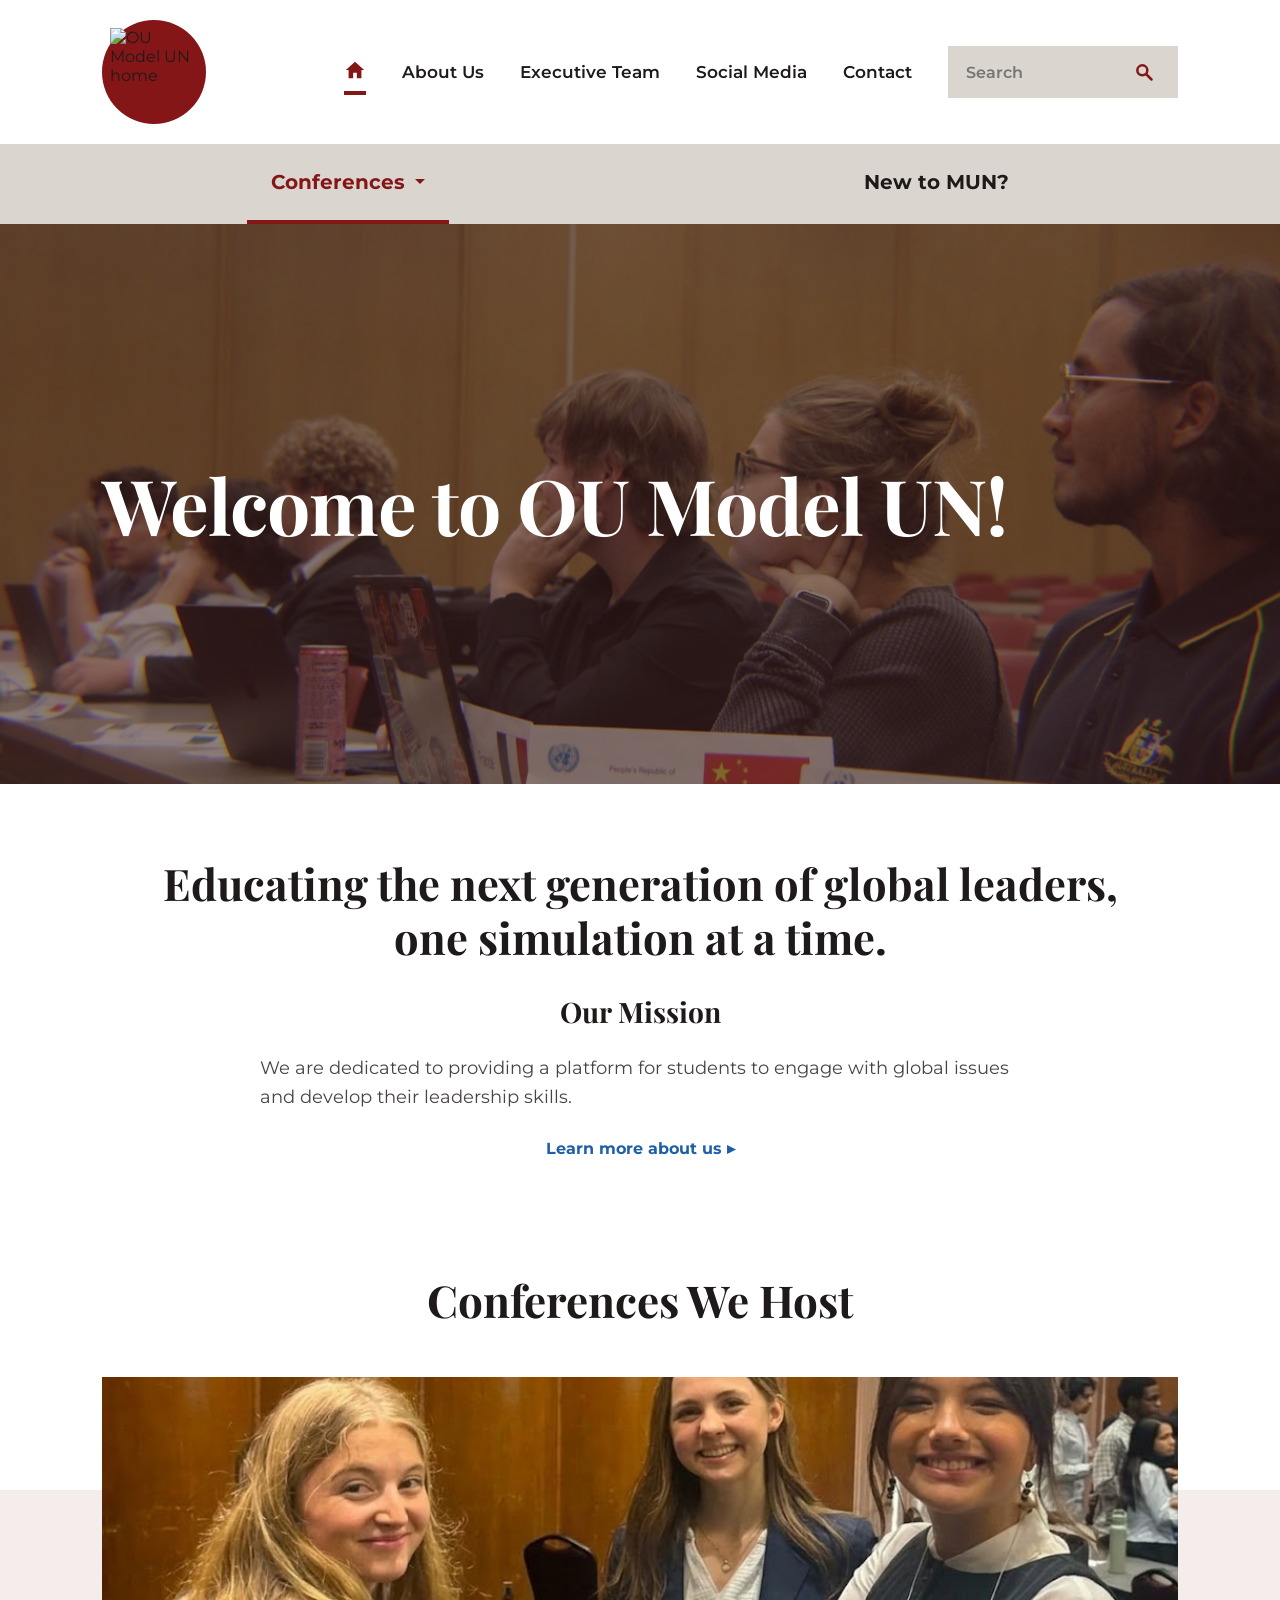
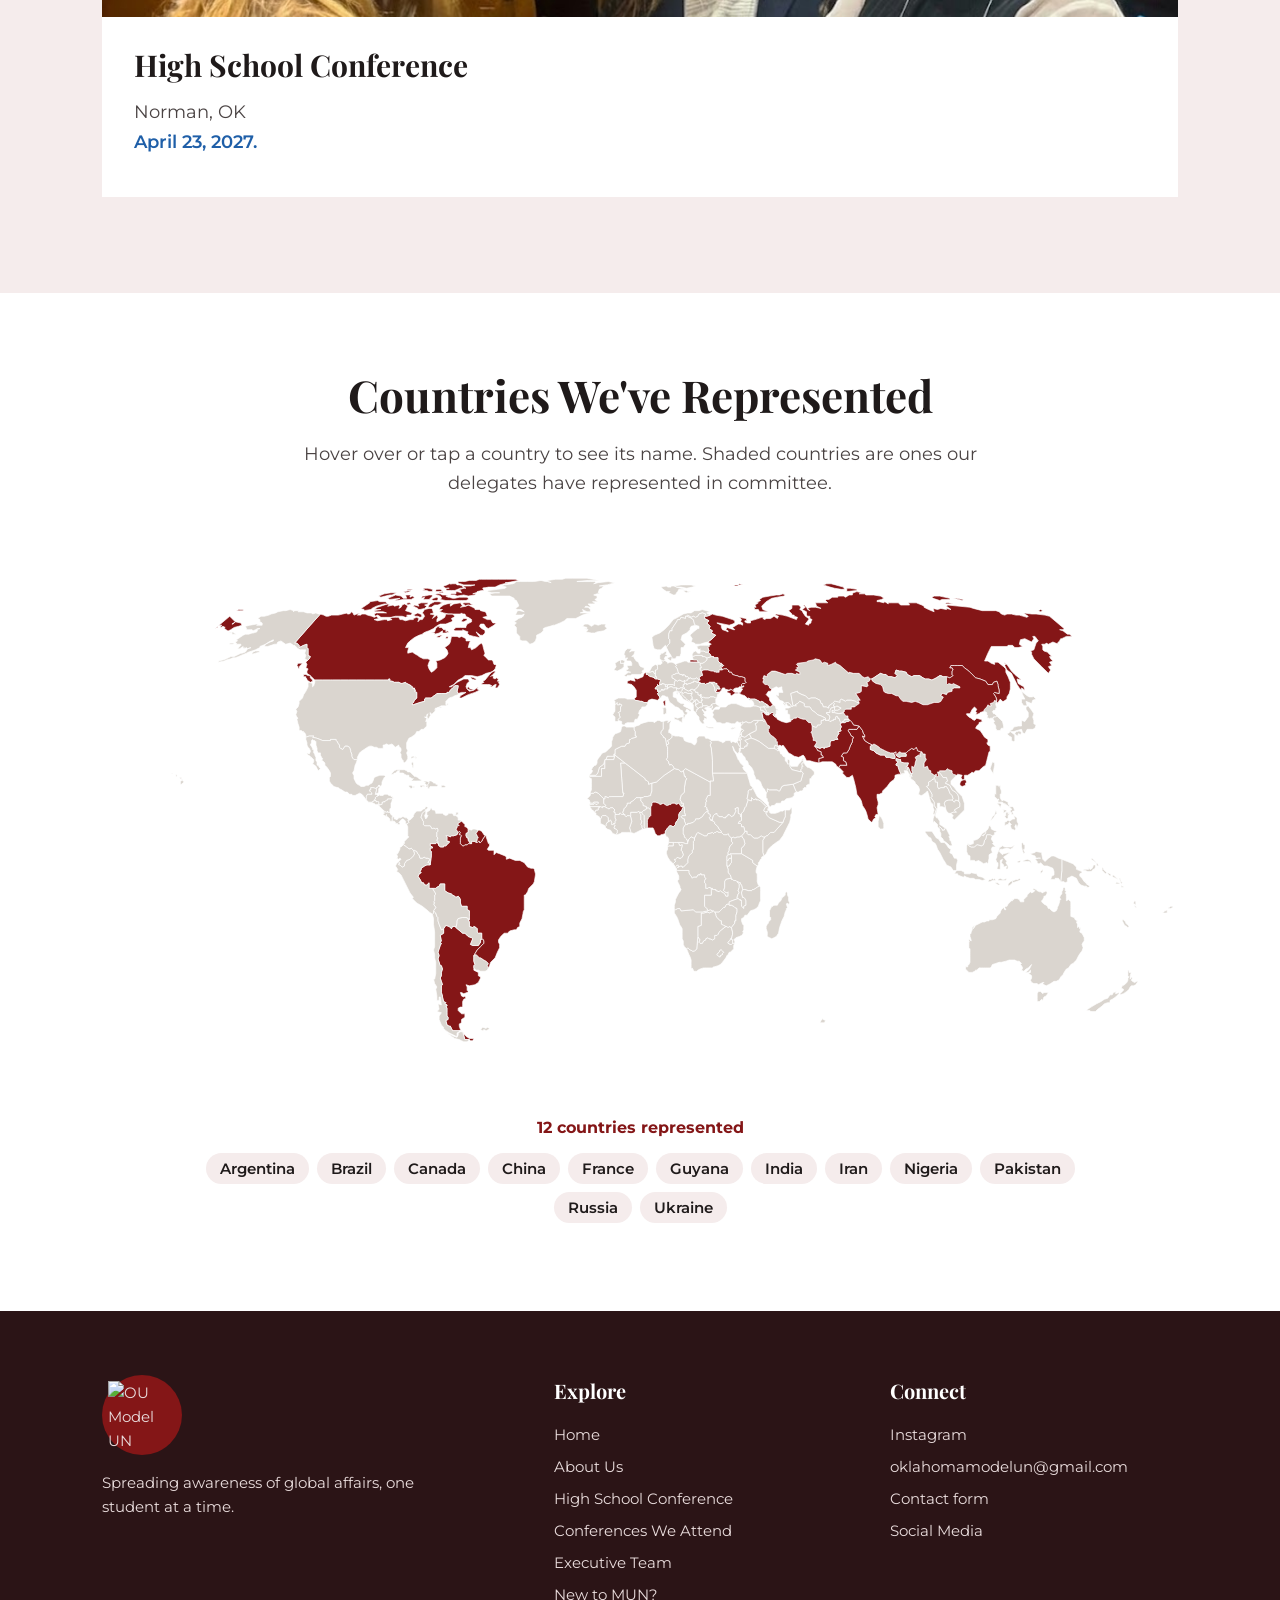
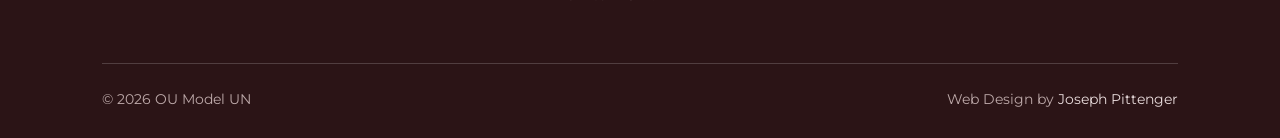
==== index.html @ cfc86ad6 "remove leading dashes" ====
<!doctype html>
<html lang="en">
<head>
<meta charset="utf-8">
<meta name="viewport" content="width=device-width, initial-scale=1">
<title>OU Model UN</title>
<link rel="preconnect" href="https://fonts.googleapis.com">
<link rel="preconnect" href="https://fonts.gstatic.com" crossorigin>
<link href="https://fonts.googleapis.com/css2?family=Montserrat:wght@500;600;700;800&family=Playfair+Display:wght@600;700&display=swap" rel="stylesheet">
<link rel="stylesheet" href="styles.css">
<script src="scripts/script.js" defer></script>
<script src="scripts/map.js" defer></script>
<script data-goatcounter="https://oumun.goatcounter.com/count" async src="//gc.zgo.at/count.js"></script>
 <link rel="icon" type="image/png" href="images/logo.png">
  <meta property="og:title" content="Home — OU Model UN">
  <meta property="og:description" content="Welcome to OU Model UN! We are dedicated to spreading awareness of global affairs, one student at a time.">
  <meta property="og:image" content="images/team.JPG">
  <meta property="og:url" content="index.html">
  <meta property="og:type" content="website">
  <meta name="twitter:card" content="summary_large_image">
  <meta name="twitter:title" content="Home — OU Model UN">
  <meta name="twitter:description" content="Welcome to OU Model UN! We are dedicated to spreading awareness of global affairs, one student at a time.">
  <meta name="twitter:image" content="images/team.JPG">
</head>
<body>
<header class="site-header">
  <a class="logo" href="index.html"><img src="images/logo.png" alt="OU Model UN home"></a>
  <button class="menu-toggle" type="button" aria-label="Open menu" aria-expanded="false" aria-controls="site-menu">
    <span class="bars" aria-hidden="true"></span>
  </button>
  <nav class="main-nav" id="site-menu" aria-label="Main">
    <a class="home active" href="index.html" aria-label="Home">
      <svg width="22" height="22" viewBox="0 0 24 24" fill="currentColor" aria-hidden="true"><path d="M12 3 2 12h3v9h5v-6h4v6h5v-9h3z"/></svg>
    </a>
    <a href="static/about.html">About Us</a>
    <a href="variable/officers.html">Executive Team</a>
    <a href="static/social.html">Social Media</a>
    <a href="static/contact.html">Contact</a>
    <form class="search" role="search" action="static/search.html" method="get">
      <label for="q" class="sr-only">Search</label>
      <input id="q" name="q" type="search" placeholder="Search">
      <button type="submit" aria-label="Submit search">
        <svg width="20" height="20" viewBox="0 0 24 24" fill="none" stroke="currentColor" stroke-width="3" stroke-linecap="round" aria-hidden="true"><circle cx="10" cy="10" r="6"/><path d="m15 15 6 6"/></svg>
      </button>
    </form>
  </nav>
</header>

<nav class="sub-nav" aria-label="Sections">
  <div class="nav-dropdown">
    <button class="dropdown-toggle active" type="button" aria-expanded="false" aria-controls="conf-menu">Conferences <span class="caret" aria-hidden="true"></span></button>
    <ul class="dropdown-menu" id="conf-menu">
      <li class="dropdown-label">Hosted</li>
      <li><a href="variable/high-school-conference.html">High School Conference</a></li>
      <li class="dropdown-label">Attended</li>
      <li><a href="variable/conferences-we-attend.html" class="active">Conferences We Attend</a></li>
    </ul>
  </div>
  <a href="static/new-to-mun.html">New to MUN?</a>
</nav>

<main data-pagefind-body>
  <section class="hero">
    <img class="hero-img" src="images/team.JPG" alt="">
    <h1>Welcome to OU Model UN!</h1>
  </section>

  <section class="intro">
    <h2>Educating the next generation of global leaders, one simulation at a time.</h2>
    <h3>Our Mission</h3>
    <p>We are dedicated to providing a platform for students to engage with global issues and develop their leadership skills.</p>
    <a class="more" href="static/about.html">Learn more about us <span aria-hidden="true">&#9656;</span></a>
  </section>
 
  <section class="conferences">
    <h2>Conferences We Host</h2>
    <div class="conf-grid">
      <article class="conf-card card-clickable">
        <img src="images/conf-1.jpeg" alt="High School Conference">
        <div class="conf-body">
          <h3><a href="variable/high-school-conference.html">High School Conference</a></h3>
          <p>Norman, OK</p>
          <p>April 23, 2027.</p>
        </div>
      </article>
      </div>
  </section>

  <section class="map-section">
    <h2>Countries We've Represented</h2>
    <p class="lead">Hover over or tap a country to see its name. Shaded countries are ones our delegates have represented in committee.</p>
    <div class="map-wrap">
      <div class="map-svg" role="img" aria-label="World map with the countries our delegates have represented shaded in crimson"></div>
      <div class="map-tip" aria-hidden="true"></div>
    </div>
    <p class="map-count"></p>
    <ul class="country-list"></ul>
  </section>
</main>

<footer class="site-footer">
  <div class="footer-grid">
    <div class="footer-brand">
      <a class="footer-logo" href="index.html"><img src="images/logo.png" alt="OU Model UN home"></a>
      <p>Spreading awareness of global affairs, one student at a time.</p>
    </div>
    <nav aria-label="Footer">
      <h3>Explore</h3>
      <ul>
        <li><a href="index.html">Home</a></li>
        <li><a href="static/about.html">About Us</a></li>
        <li><a href="variable/high-school-conference.html">High School Conference</a></li>
        <li><a href="variable/conferences-we-attend.html">Conferences We Attend</a></li>
        <li><a href="variable/officers.html">Executive Team</a></li>
        <li><a href="static/new-to-mun.html">New to MUN?</a></li>
      </ul>
    </nav>
    <div>
      <h3>Connect</h3>
      <ul>
        <li><a href="https://www.instagram.com/oklahoma_model_un/" target="_blank" rel="noopener">Instagram</a></li>
        <li><a href="mailto:oklahomamodelun@gmail.com">oklahomamodelun@gmail.com</a></li>
        <li><a href="static/contact.html">Contact form</a></li>
        <li><a href="static/social.html">Social Media</a></li>
      </ul>
    </div>
  </div>
 <div class="footer-bottom">
  <p>&copy; 2026 OU Model UN</p>
  <p>Web Design by <a href="https://www.jpitt.net" target="_blank" rel="noopener">Joseph Pittenger</a></p>
</div>
</footer>
</body>
</html>
---- styles.css ----
:root {
  --crimson: #841617;
  --ink: #1f1a1a;
  --gray: #dad5cf;
  --tint: #f5ecec;
  --blue: #1f5fa8;
  --blue-light: #4b92db;
  --pagefind-ui-primary: #841617;
  --pagefind-ui-text: #1f1a1a;
  --pagefind-ui-font: "Montserrat", Arial, sans-serif;
  --font-display: "Playfair Display", Georgia, serif;
}
* { box-sizing: border-box; }
body { margin: 0; font-family: "Montserrat", Arial, sans-serif; color: var(--ink); background: #fff; }
a { color: var(--ink); text-decoration: none; }
a:hover { color: var(--crimson); }
.sr-only { position: absolute; left: -9999px; }

.site-header {
  display: flex; align-items: center; justify-content: space-between;
  flex-wrap: wrap; gap: 16px; padding: 20px 8%;
  max-width: 1440px; margin: 0 auto;
}
.logo {
  display: flex; align-items: center; justify-content: center;
  width: 104px; height: 104px; padding: 8px; border-radius: 50%;
  background: var(--crimson);
}
.logo img { width: 100%; height: 100%; object-fit: contain; }
.main-nav { display: flex; align-items: center; flex-wrap: wrap; gap: 8px 36px; font-weight: 600; font-size: 17px; }
.main-nav .home { display: flex; padding: 10px 0; }
.main-nav .active, .sub-nav .active { color: var(--crimson); border-bottom: 4px solid var(--crimson); }
.search { display: flex; align-items: center; width: 230px; height: 52px; padding: 0 16px; background: var(--gray); }
.search input { flex: 1; min-width: 0; border: 0; background: transparent; font: inherit; font-size: 16px; outline: none; }
.search button { display: flex; padding: 8px; border: 0; background: none; color: var(--crimson); cursor: pointer; }

.sub-nav { display: flex; justify-content: space-around; flex-wrap: wrap; background: var(--gray); padding: 0 4%; font-weight: 700; font-size: 20px; }
.sub-nav a { padding: 26px 24px; }
.sub-nav a:hover { background: #e3dfdb; }
.sub-nav .active { border-bottom: 4px solid var(--crimson); }

.hero {
  position: relative; height: 560px; display: flex; align-items: center;
  background: #3b1a1c; overflow: hidden;
}
.hero-img { position: absolute; inset: 0; width: 100%; height: 100%; object-fit: cover; }
.hero::after { content: ""; position: absolute; inset: 0; background: rgba(59, 26, 28, 0.55); }
.hero h1 {
  position: relative; z-index: 1; margin: 0 auto; padding: 0 8%; width: 100%; max-width: 1440px; color: #fff;
  font-size: clamp(40px, 6vw, 88px); line-height: 1.1; font-weight: 700; letter-spacing: -1px; text-wrap: balance;
}

.intro { text-align: center; padding: 72px 8% 72px; }
.intro h2 { margin: 0 auto; max-width: 1000px; font-size: clamp(28px, 3.4vw, 46px); line-height: 1.25; font-weight: 700; }
.intro p { margin: 24px auto 0; max-width: 760px; font-size: 18px; line-height: 1.6; color: #4a4343; }

/* Subpages */
.content { max-width: 1100px; margin: 0 auto; padding: 64px 8% 80px; }
.content h2 { margin: 0 0 16px; font-size: clamp(26px, 3vw, 38px); font-weight: 700; }
.lead { margin: 0 0 32px; max-width: 760px; font-size: 18px; line-height: 1.6; color: #4a4343; }
.card-grid { display: grid; grid-template-columns: repeat(auto-fit, minmax(240px, 1fr)); gap: 24px; }
.card { padding: 28px; background: var(--gray); border-top: 4px solid var(--blue); }
.card h3 { margin: 0 0 12px; font-size: 20px; }
.card p { margin: 0; line-height: 1.6; color: #4a4343; }
.contact-layout { display: grid; grid-template-columns: 2fr 1fr; gap: 48px; }
.contact-info h3 { margin: 0 0 4px; }
.contact-info p { margin: 0 0 24px; color: #4a4343; }
@media (max-width: 700px) { .contact-layout { grid-template-columns: 1fr; } }

/* Home: intro extras and conferences */
.intro h3 { margin: 28px auto 0; max-width: 900px; font-size: clamp(20px, 2.2vw, 30px); font-weight: 700; }
.intro p { text-align: left; }
.more { display: inline-block; margin-top: 28px; font-weight: 700; color: var(--blue); }
.more:hover { text-decoration: underline; }
.conferences { padding: 40px 8% 96px; background: linear-gradient(to bottom, #fff 0, #fff 260px, var(--tint) 260px); }
.conferences h2 { margin: 0 0 48px; text-align: center; font-size: clamp(30px, 3.5vw, 44px); font-weight: 600; }
.conf-grid { display: grid; grid-template-columns: repeat(auto-fit, minmax(260px, 1fr)); gap: 32px; max-width: 1100px; margin: 0 auto; }
.conf-card { background: #fff; }
.conf-card img { display: block; width: 100%; height: 240px; object-fit: cover; background: #d8d3ce; }
.conf-body { padding: 28px 32px 36px; }
.conf-body h3 { margin: 0 0 16px; font-size: 30px; font-weight: 700; }
.conf-body p { margin: 0 0 8px; font-size: 18px; color: #4a4343; }
/* Typography: serif display headings, Montserrat for everything else */
h1, h2, h3 { font-family: var(--font-display); }
.hero h1 { font-weight: 700; }
.conferences h2 { font-weight: 700; }
.conf-body p:nth-of-type(2) { color: var(--blue); font-weight: 600; }

/* Page title banners with photo */
.page-hero {
  position: relative; overflow: hidden; display: flex; align-items: center;
  height: 400px; background: #3b1a1c; border-bottom: 6px solid var(--blue-light);
}
.page-hero-img { position: absolute; inset: 0; width: 100%; height: 100%; object-fit: cover; }
.page-hero::after { content: ""; position: absolute; inset: 0; background: rgba(59, 26, 28, 0.6); }
.page-hero h1 {
  position: relative; z-index: 1; width: 100%; max-width: 1440px; margin: 0 auto; padding: 0 8%;
  color: #fff; font-size: clamp(40px, 5.5vw, 72px); font-weight: 700;
}

/* Fade in on scroll (script.js adds .js to <html>, then .visible as items scroll into view) */
.js .reveal { opacity: 0; transform: translateY(24px); transition: opacity 0.7s ease, transform 0.7s ease; }
.js .reveal.visible { opacity: 1; transform: none; }
.js .card-grid .reveal:nth-child(2), .js .conf-grid .reveal:nth-child(2) { transition-delay: 0.12s; }
.js .card-grid .reveal:nth-child(3), .js .conf-grid .reveal:nth-child(3) { transition-delay: 0.24s; }
@media (prefers-reduced-motion: reduce) {
  .js .reveal { opacity: 1; transform: none; transition: none; }
}

/* Slow zoom on hero photos */
@keyframes slow-zoom { from { transform: scale(1); } to { transform: scale(1.1); } }
.hero-img { animation: slow-zoom 30s ease-out forwards; }
@media (prefers-reduced-motion: reduce) { .hero-img { animation: none; } }

/* About: alternating photo and text bands */
.about-intro { padding-bottom: 48px; }
.about-intro .lead { margin-bottom: 0; }
.about-band { padding: 56px 8%; }
.band-tint { background: var(--tint); }
.band-inner { display: grid; grid-template-columns: 1fr 1fr; gap: 56px; align-items: center; max-width: 1100px; margin: 0 auto; }
.band-inner img { display: block; width: 100%; height: 300px; object-fit: cover; background: #d8d3ce; }
.band-inner.reverse img { order: 2; }
.band-text h2 { margin: 0 0 16px; font-size: clamp(26px, 3vw, 36px); font-weight: 700; }
.band-text p { margin: 0 0 16px; font-size: 17px; line-height: 1.8; color: #4a4343; }
@media (max-width: 800px) {
  .band-inner { grid-template-columns: 1fr; gap: 28px; }
  .band-inner.reverse img { order: 0; }
}

/* Footer */
.site-footer { margin-top: 0; padding: 64px 8% 28px; background: #2b1416; color: #e9dcdc; font-size: 15px; line-height: 1.6; }
.site-footer a { color: #e9dcdc; }
.site-footer a:hover { color: var(--blue-light); }
.footer-grid { display: grid; grid-template-columns: 1.4fr 1fr 1fr; gap: 48px; max-width: 1100px; margin: 0 auto; }
.footer-grid h3 { margin: 0 0 16px; color: #fff; font-size: 20px; }
.footer-grid ul { margin: 0; padding: 0; list-style: none; }
.footer-grid li { margin-bottom: 8px; }
.footer-brand p { margin: 16px 0 0; max-width: 320px; }
.footer-logo { display: flex; align-items: center; justify-content: center; width: 80px; height: 80px; padding: 6px; border-radius: 50%; background: var(--crimson); }
.footer-logo img { width: 100%; height: 100%; object-fit: contain; }
.footer-bottom { display: flex; justify-content: space-between; flex-wrap: wrap; gap: 8px 24px; max-width: 1100px; margin: 48px auto 0; padding-top: 24px; border-top: 1px solid rgba(255, 255, 255, 0.18); font-size: 14px; color: #bda9a9; }
.footer-bottom p { margin: 0; }
@media (max-width: 700px) { .footer-grid { grid-template-columns: 1fr; gap: 32px; } }

/* Search page */
#search { min-height: 320px; }
.search-note { color: #4a4343; }

/* Clickable cards: the link stretches to cover the whole card */
.card-clickable { position: relative; transition: transform 0.2s ease, box-shadow 0.2s ease; }
.card-clickable a { font-weight: 600; color: var(--blue); }
.card-clickable a::after { content: ""; position: absolute; inset: 0; }
.card-clickable:hover, .card-clickable:focus-within { transform: translateY(-4px); box-shadow: 0 10px 24px rgba(0, 0, 0, 0.12); }
.card-clickable a:focus-visible { outline: none; }
.card-clickable:focus-within { outline: 3px solid var(--blue-light); outline-offset: 2px; }
@media (prefers-reduced-motion: reduce) { .card-clickable { transition: none; } .card-clickable:hover, .card-clickable:focus-within { transform: none; } }

/* Keep the card hover lift working alongside the fade-in */
.js .reveal.card-clickable { transition: opacity 0.7s ease, transform 0.25s ease, box-shadow 0.25s ease; }
.js .card-clickable.visible:hover, .js .card-clickable.visible:focus-within { transform: translateY(-4px); transition-delay: 0s; }
@media (prefers-reduced-motion: reduce) { .js .card-clickable.visible:hover, .js .card-clickable.visible:focus-within { transform: none; } }

/* Clickable conference cards (home page): keep the title dark, turn crimson on hover */
.conf-card.card-clickable a { color: var(--ink); font-weight: inherit; }
.conf-card.card-clickable:hover a, .conf-card.card-clickable:focus-within a { color: var(--crimson); }

/* Card icons (social page) */
.card-icon { display: block; width: 56px; height: 56px; margin-bottom: 16px; }
.card-icon svg { display: block; width: 100%; height: 100%; }

/* Embedded Google Form */
.form-embed iframe { display: block; width: 100%; height: 760px; border: 0; background: #fff; }
.form-fallback { margin: 12px 0 0; font-size: 15px; color: #4a4343; }
.form-fallback a { color: var(--blue); font-weight: 600; }

/* Mobile menu (hamburger) */
.menu-toggle { display: none; position: relative; width: 48px; height: 48px; padding: 0; border: 2px solid var(--crimson); border-radius: 8px; background: #fff; cursor: pointer; }
.menu-toggle .bars { position: absolute; top: 50%; left: 50%; width: 22px; height: 3px; margin: -1.5px 0 0 -11px; background: var(--crimson); transition: background 0.2s; }
.menu-toggle .bars::before, .menu-toggle .bars::after { content: ""; position: absolute; left: 0; width: 22px; height: 3px; background: var(--crimson); transition: top 0.2s, transform 0.2s; }
.menu-toggle .bars::before { top: -7px; }
.menu-toggle .bars::after { top: 7px; }
.menu-toggle[aria-expanded="true"] .bars { background: transparent; }
.menu-toggle[aria-expanded="true"] .bars::before { top: 0; transform: rotate(45deg); }
.menu-toggle[aria-expanded="true"] .bars::after { top: 0; transform: rotate(-45deg); }
.menu-toggle:focus-visible { outline: 3px solid var(--blue-light); outline-offset: 2px; }

@media (max-width: 900px) {
  .menu-toggle { display: block; }
  .logo { width: 80px; height: 80px; }
  .main-nav { width: 100%; flex-direction: column; align-items: stretch; gap: 0; font-size: 18px; }
  .main-nav a { padding: 14px 0; border-bottom: 1px solid var(--gray); }
  .main-nav .home { align-items: center; }
  .main-nav .home::after { content: "Home"; margin-left: 10px; }
  .search { width: 100%; margin: 16px 0 8px; }
  .sub-nav { flex-direction: column; justify-content: flex-start; padding: 0 8%; font-size: 18px; }
  .sub-nav a { padding: 14px 0; border-bottom: 1px solid #cfc9c2; }
  /* Only collapse the menus when JavaScript is available to open them */
  .js .main-nav, .js .sub-nav { display: none; }
  body.menu-open .main-nav, body.menu-open .sub-nav { display: flex; }
}

/* New to MUN page */
.tint-wrap { background: var(--tint); }
.tint-wrap .card { background: #fff; }
.glossary { display: grid; grid-template-columns: repeat(auto-fit, minmax(300px, 1fr)); gap: 0 48px; margin: 0; }
.glossary > div { padding: 18px 0; border-bottom: 1px solid var(--gray); }
.glossary dt { margin-bottom: 4px; font-family: var(--font-display); font-size: 20px; font-weight: 700; }
.glossary dd { margin: 0; line-height: 1.6; color: #4a4343; }
.faq-list { max-width: 820px; }
.faq { border-bottom: 1px solid #cfc9c2; }
.faq summary { position: relative; padding: 20px 44px 20px 0; font-size: 18px; font-weight: 600; cursor: pointer; list-style: none; }
.faq summary::-webkit-details-marker { display: none; }
.faq summary::after { content: "+"; position: absolute; right: 8px; top: 50%; transform: translateY(-50%); font-size: 28px; font-weight: 400; color: var(--crimson); }
.faq[open] summary::after { content: "\2212"; }
.faq summary:hover { color: var(--crimson); }
.faq summary:focus-visible { outline: 3px solid var(--blue-light); outline-offset: 2px; }
.faq p { margin: 0 0 22px; max-width: 720px; line-height: 1.7; color: #4a4343; }
.faq p a, .faq-more a { color: var(--blue); font-weight: 600; }
.faq-more { margin: 32px 0 0; }

/* Countries we've represented (home page map) */
.map-section { padding: 72px 8% 88px; text-align: center; }
.map-section h2 { margin: 0 0 16px; font-size: clamp(30px, 3.5vw, 44px); font-weight: 700; }
.map-section .lead { margin: 0 auto 32px; text-align: center; }
.map-wrap { position: relative; max-width: 1100px; margin: 0 auto; }
.map-wrap svg { display: block; width: 100%; height: auto; }
.map-wrap path { fill: var(--gray); stroke: #fff; stroke-width: 0.6; transition: fill 0.15s; }
.map-wrap path:hover { fill: var(--blue-light); }
.map-wrap path.visited { fill: var(--crimson); }
.map-wrap path.visited:hover { fill: #6a1112; }
.map-tip { position: absolute; z-index: 2; padding: 6px 10px; border-radius: 4px; background: #2b1416; color: #fff; font-size: 14px; font-weight: 600; white-space: nowrap; pointer-events: none; opacity: 0; transform: translate(-50%, -130%); transition: opacity 0.1s; }
.map-tip.show { opacity: 1; }
.map-count { margin: 28px 0 0; font-weight: 700; color: var(--crimson); }
.map-count:empty { display: none; }
.country-list { display: flex; flex-wrap: wrap; justify-content: center; gap: 8px; max-width: 900px; margin: 16px auto 0; padding: 0; list-style: none; }
.country-list li { padding: 6px 14px; border-radius: 999px; background: var(--tint); font-size: 15px; font-weight: 600; }
.country-list:empty { display: none; }
.map-svg { aspect-ratio: 960 / 500; }
.map-note { padding-top: 40px; color: #4a4343; }

/* Executive team cards: photo with a bio that appears on hover, tap, or keyboard focus */
.officer { position: relative; padding: 0; overflow: hidden; background: #fff; border: 1px solid var(--gray); border-top: 4px solid var(--blue); }
.officer-photo { position: relative; aspect-ratio: 1 / 1; overflow: hidden; background: #d8d3ce; }
.officer-photo img { display: block; width: 100%; height: 100%; object-fit: cover; }
.officer .bio {
  position: absolute; inset: 0; display: flex; align-items: center; margin: 0; padding: 24px;
  background: rgba(132, 22, 23, 0.94); color: #fff; font-size: 15px; line-height: 1.6;
  opacity: 0; transform: translateY(12px); transition: opacity 0.25s ease, transform 0.25s ease;
}
.officer h3 { margin: 20px 24px 4px; font-size: 22px; }
.officer .role { margin: 0 24px 24px; font-weight: 600; color: var(--blue); }
@media (hover: hover) { .officer:hover .bio { opacity: 1; transform: none; } }
.officer:focus-visible { outline: 3px solid var(--blue-light); outline-offset: 2px; }
.officer:focus-visible .bio, .officer.open .bio { opacity: 1; transform: none; }
@media (prefers-reduced-motion: reduce) { .officer .bio { transition: none; transform: none; } }

/* Conference pages */
html { scroll-behavior: smooth; }
@media (prefers-reduced-motion: reduce) { html { scroll-behavior: auto; } }

.conf-banner { position: relative; display: flex; align-items: flex-end; height: 190px; overflow: hidden; background: #3b1a1c; }
.conf-banner img { position: absolute; inset: 0; width: 100%; height: 100%; object-fit: cover; }
.conf-banner::after { content: ""; position: absolute; inset: 0; background: linear-gradient(to top, rgba(59, 26, 28, 0.85), rgba(59, 26, 28, 0.3)); }
.conf-banner h2 { position: relative; z-index: 1; width: 100%; max-width: 1100px; margin: 0 auto; padding: 0 8% 32px; color: #fff; font-size: clamp(30px, 4vw, 48px); font-weight: 700; }
.conf-main { padding-top: 48px; padding-bottom: 64px; }

.conf-facts { display: grid; grid-template-columns: repeat(auto-fit, minmax(200px, 1fr)); gap: 16px; margin: 0 0 32px; }
.conf-facts > div { padding: 18px 20px; background: var(--tint); border-left: 4px solid var(--blue); }
.tint-wrap .conf-facts > div { background: #fff; }
.conf-facts dt { margin-bottom: 4px; font-size: 13px; font-weight: 700; letter-spacing: 0.06em; text-transform: uppercase; color: #6b6060; }
.conf-facts dd { margin: 0; font-size: 18px; font-weight: 600; }

.conf-actions { display: flex; flex-wrap: wrap; gap: 12px; margin: 0 0 40px; }
.btn { display: inline-block; padding: 14px 28px; border: 2px solid var(--crimson); border-radius: 4px; background: var(--crimson); color: #fff; font-size: 16px; font-weight: 700; }
.btn:hover { border-color: #6a1112; background: #6a1112; color: #fff; }
.btn-outline { background: transparent; color: var(--crimson); }
.btn-outline:hover { background: var(--crimson); color: #fff; }

.conf-sub { margin: 48px 0 16px; font-size: clamp(22px, 2.5vw, 28px); }
.card h4 { margin: 0 0 8px; font-family: var(--font-display); font-size: 18px; }

.schedule-wrap { overflow-x: auto; }
.schedule { width: 100%; border-collapse: collapse; background: #fff; }
.schedule th, .schedule td { padding: 14px 16px; border-bottom: 1px solid var(--gray); text-align: left; }
.schedule thead th { background: var(--crimson); color: #fff; font-weight: 600; }
.schedule td:first-child { width: 1%; font-weight: 600; white-space: nowrap; }

.venue-map iframe { display: block; width: 100%; height: 360px; border: 0; }
.map-box { display: flex; align-items: center; justify-content: center; min-height: 320px; padding: 24px; background: var(--gray); color: #4a4343; text-align: center; }
.directions, .back-top { font-weight: 600; color: var(--blue); }
.back-top { display: inline-block; margin-top: 32px; }
.conf-main .faq-list { max-width: 820px; }

/* --- Conferences dropdown (gray bar) --- */
.sub-nav .nav-dropdown { position: relative; }
.dropdown-toggle { display: flex; align-items: center; gap: 10px; padding: 26px 24px; border: 0; background: none; color: inherit; font: inherit; cursor: pointer; }
.dropdown-toggle:hover { background: #e3dfdb; }
.dropdown-toggle:focus-visible { outline: 3px solid var(--blue-light); outline-offset: -3px; }
.caret { width: 0; height: 0; margin-top: 4px; border: 5px solid transparent; border-top-color: currentColor; transition: transform 0.2s; }
.nav-dropdown.open .caret { transform: rotate(180deg) translateY(4px); }
.dropdown-menu { position: absolute; top: 100%; left: 0; z-index: 20; display: none; min-width: 280px; margin: 0; padding: 0; list-style: none; background: #fff; border-top: 4px solid var(--crimson); box-shadow: 0 12px 28px rgba(0, 0, 0, 0.18); }
.nav-dropdown.open .dropdown-menu { display: block; }
@media (hover: hover) { .nav-dropdown:hover .dropdown-menu { display: block; } }
.dropdown-menu a { display: block; padding: 16px 24px; border-bottom: 1px solid var(--gray); font-size: 17px; font-weight: 600; }
.dropdown-menu li:last-child a { border-bottom: 0; }
.sub-nav .dropdown-menu .active { border-bottom: 1px solid var(--gray); background: var(--tint); }
.sub-nav .dropdown-menu li:last-child .active { border-bottom: 0; }

@media (max-width: 900px) {
  .sub-nav .nav-dropdown { width: 100%; }
  .dropdown-toggle { width: 100%; justify-content: space-between; padding: 14px 0; border-bottom: 1px solid #cfc9c2; }
  .dropdown-menu { position: static; min-width: 0; border-top: 0; background: transparent; box-shadow: none; }
  .dropdown-menu a { padding: 12px 0 12px 16px; font-size: 16px; }
  .nav-dropdown:hover .dropdown-menu { display: none; }
  .nav-dropdown.open .dropdown-menu { display: block; }
}

/* Section headings on an individual conference page */
.content .conf-sub { margin: 56px 0 16px; font-size: clamp(22px, 2.5vw, 30px); }

/* Award history: uses the FAQ row style; this styles the table inside each year */
.awards-table { width: 100%; margin: 0 0 22px; border-collapse: collapse; }
.awards-table th, .awards-table td { padding: 12px 16px; border-bottom: 1px solid var(--gray); text-align: left; }
.awards-table thead th { font-size: 13px; font-weight: 700; letter-spacing: 0.06em; text-transform: uppercase; color: #6b6060; }
.awards-table td:first-child { font-weight: 600; }
.awards-section { padding-top: 0; }

/* Dropdown group labels (Hosted / Attended) */
.dropdown-label { padding: 12px 24px 6px; background: var(--tint); font-size: 12px; font-weight: 700; letter-spacing: 0.08em; text-transform: uppercase; color: #6b6060; }
@media (max-width: 900px) { .dropdown-label { padding: 12px 0 4px 16px; background: transparent; } }

/* Conferences We Attend page */
.attend-intro { padding-bottom: 24px; }
.attend-jump { margin: 0; font-weight: 600; }
.attend-jump a { color: var(--blue); }
.attend-section { padding-top: 56px; }
.attend-body { padding-bottom: 28px; }
.attend-sub { margin: 28px 0 10px; font-size: 20px; }
.attend-awards { margin: 0 0 8px; padding-left: 20px; line-height: 1.8; color: #4a4343; }
.photo-grid { display: grid; grid-template-columns: repeat(auto-fill, minmax(220px, 1fr)); gap: 16px; }
.photo-grid figure { margin: 0; }
.photo-grid img { display: block; width: 100%; aspect-ratio: 4 / 3; object-fit: cover; background: #d8d3ce; }
.photo-grid figcaption { margin-top: 6px; font-size: 14px; color: #6b6060; }
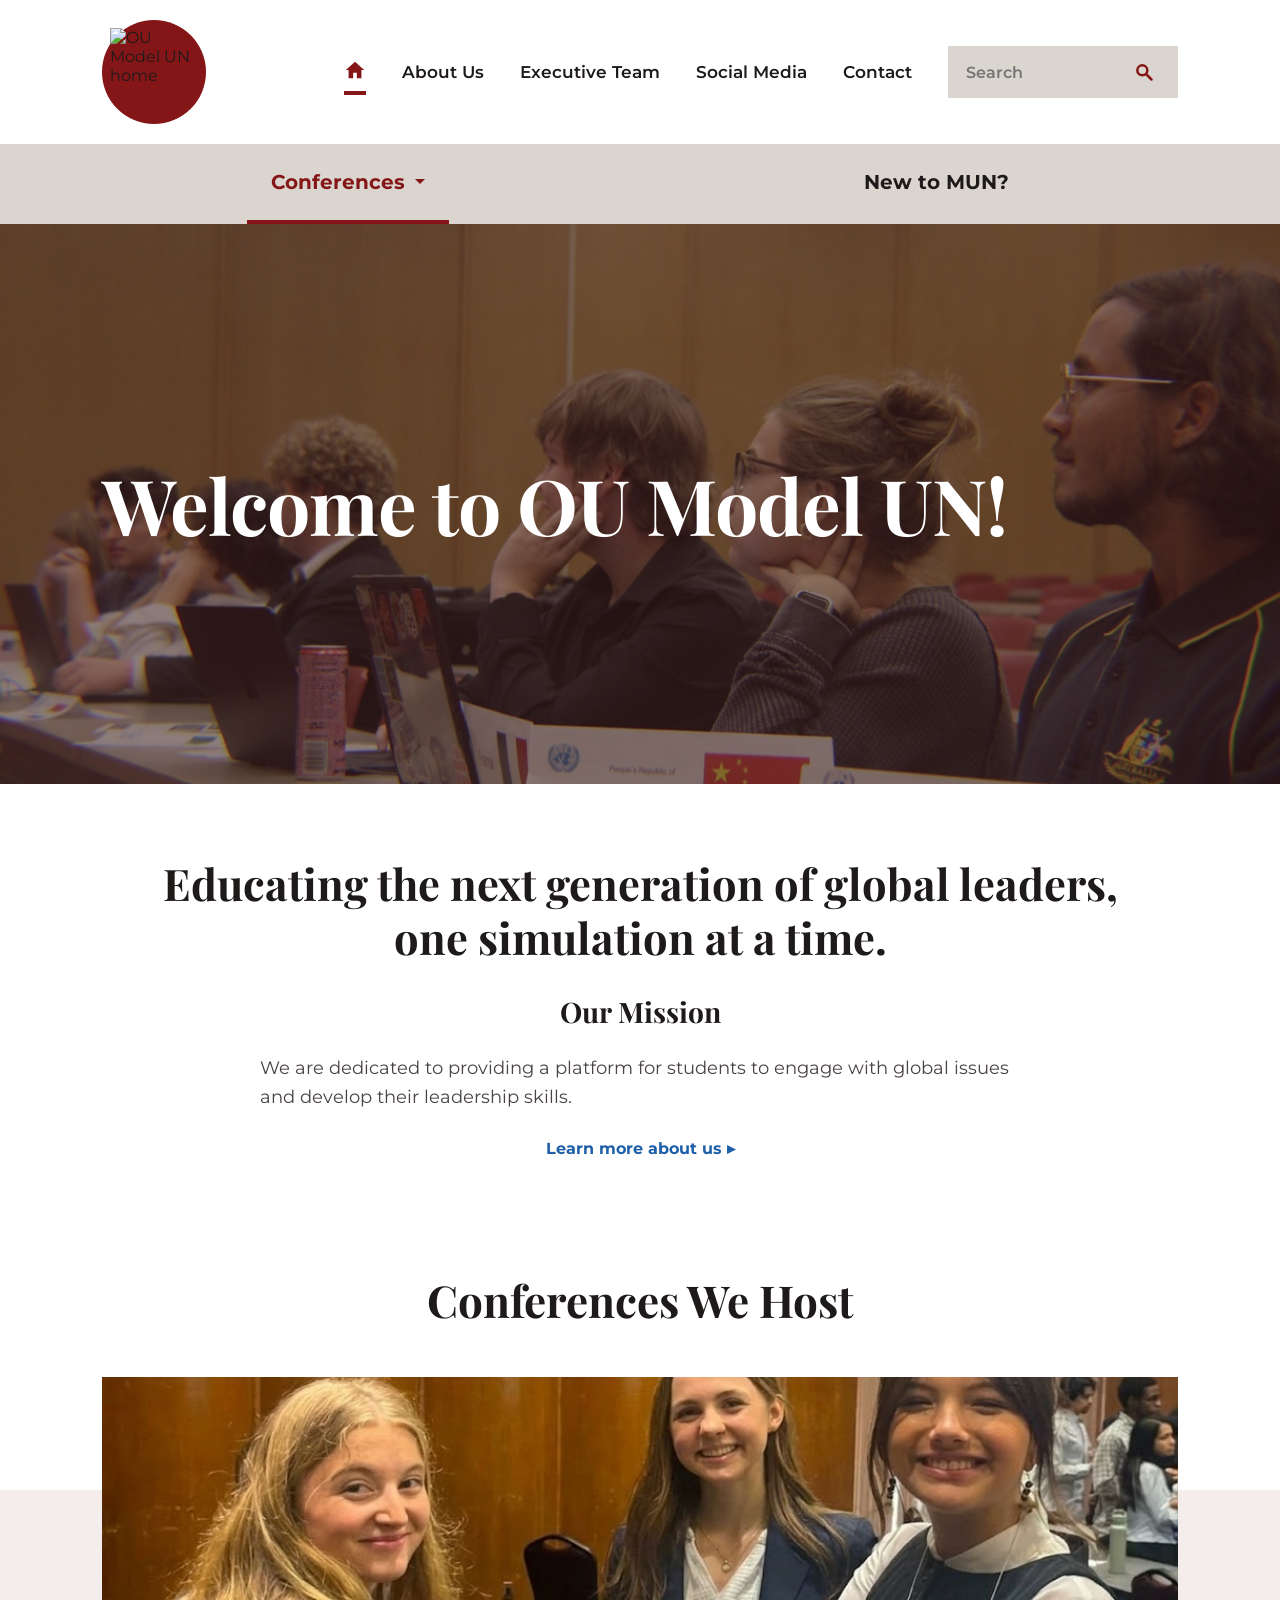
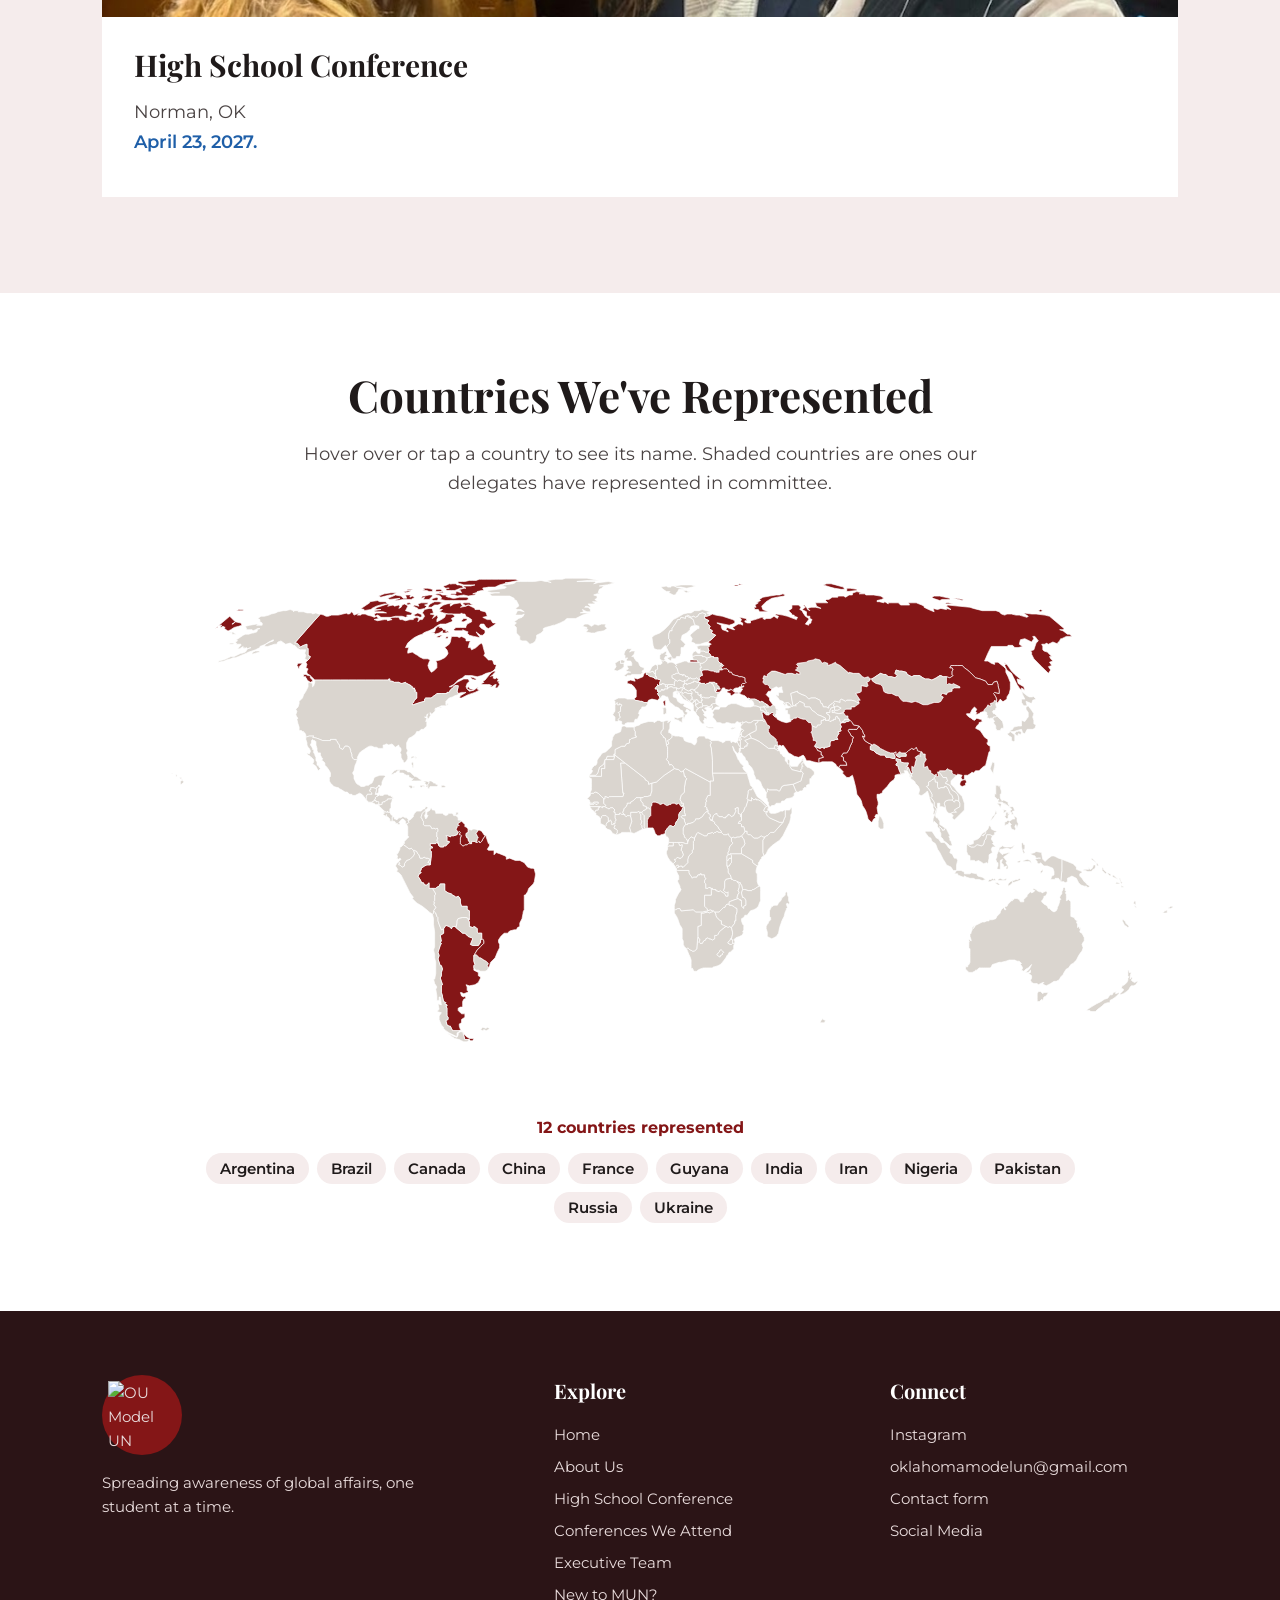
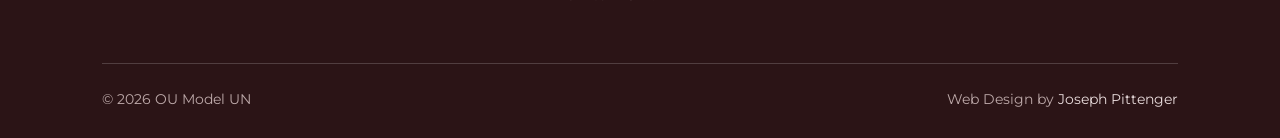
==== commit c92f5f2b: "trying this again" ====
--- a/index.html
+++ b/index.html
@@ -53,7 +53,7 @@
       <li class="dropdown-label">Hosted</li>
       <li><a href="variable/high-school-conference.html">High School Conference</a></li>
       <li class="dropdown-label">Attended</li>
-      <li><a href="variable/conferences-we-attend.html" class="active">Conferences We Attend</a></li>
+      <li><a href="variable/conferences-we-attend.html">Conferences We Attend</a></li>
     </ul>
   </div>
   <a href="static/new-to-mun.html">New to MUN?</a>
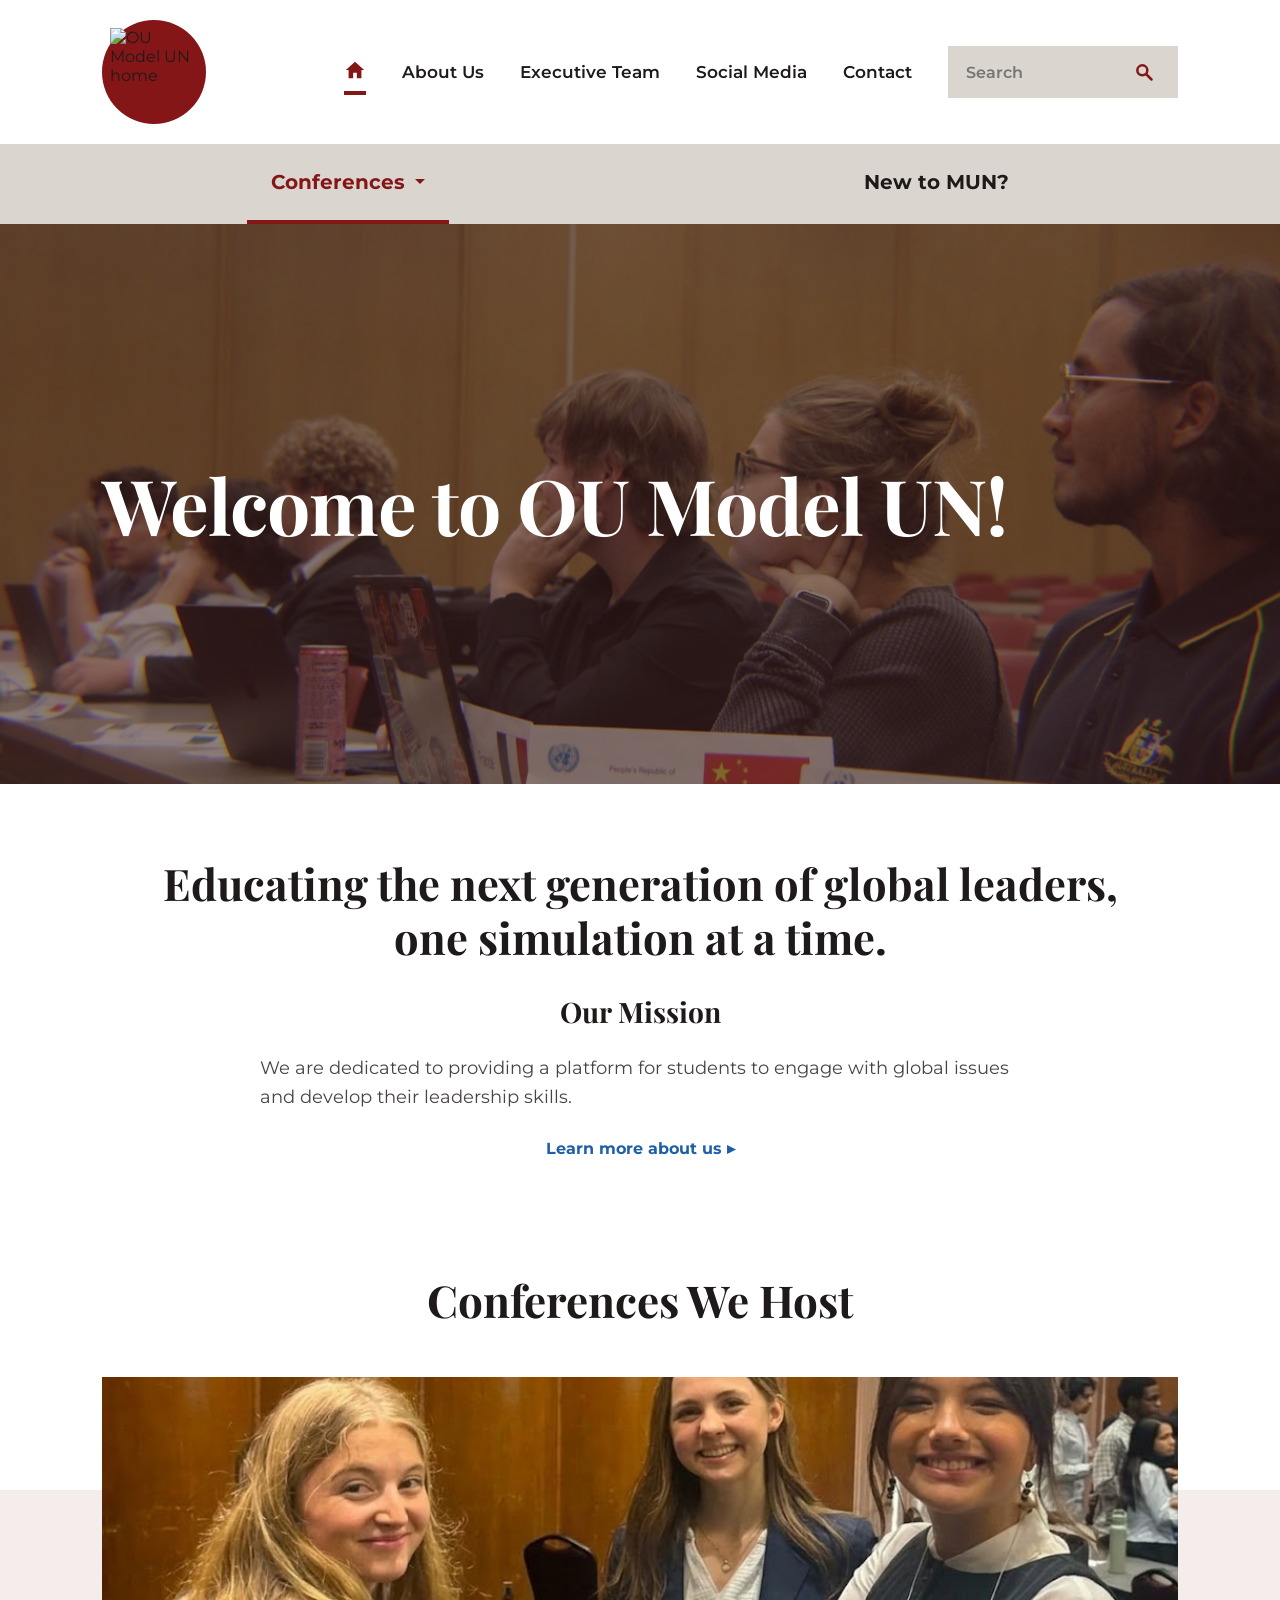
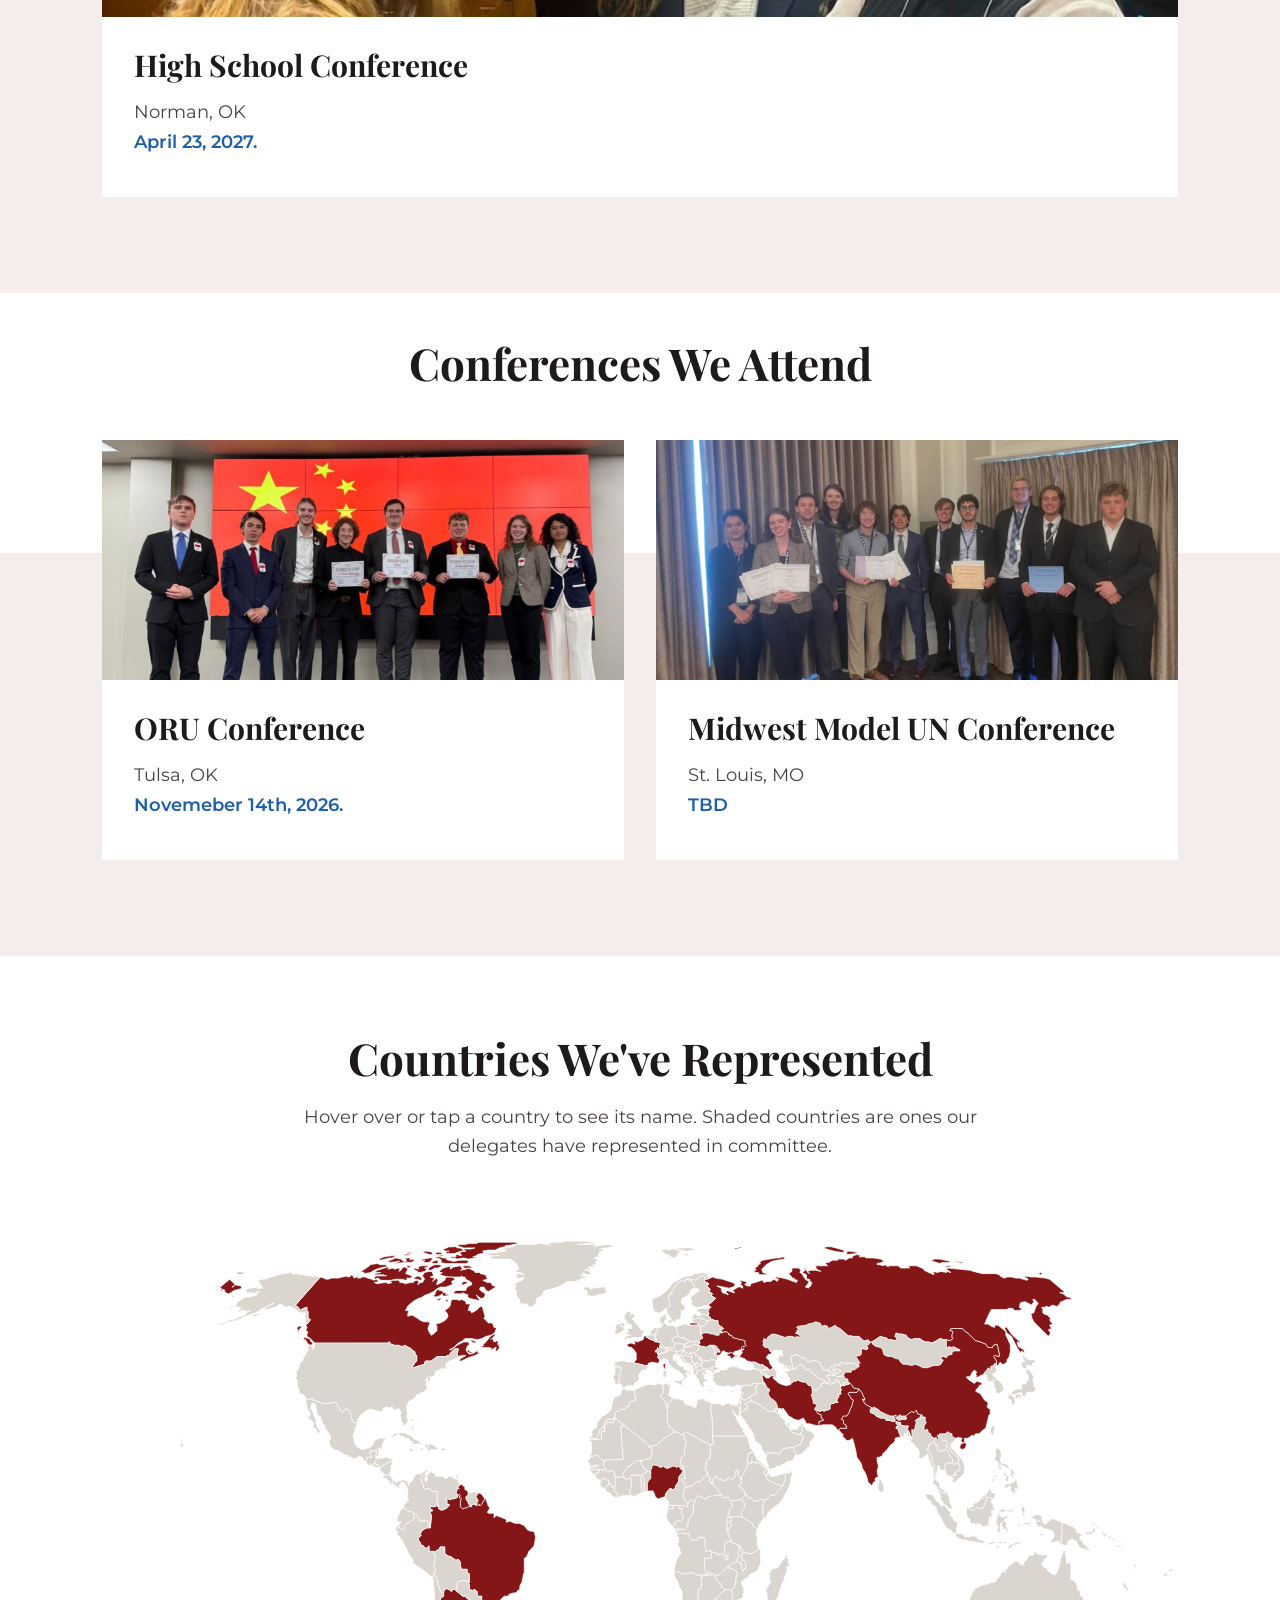
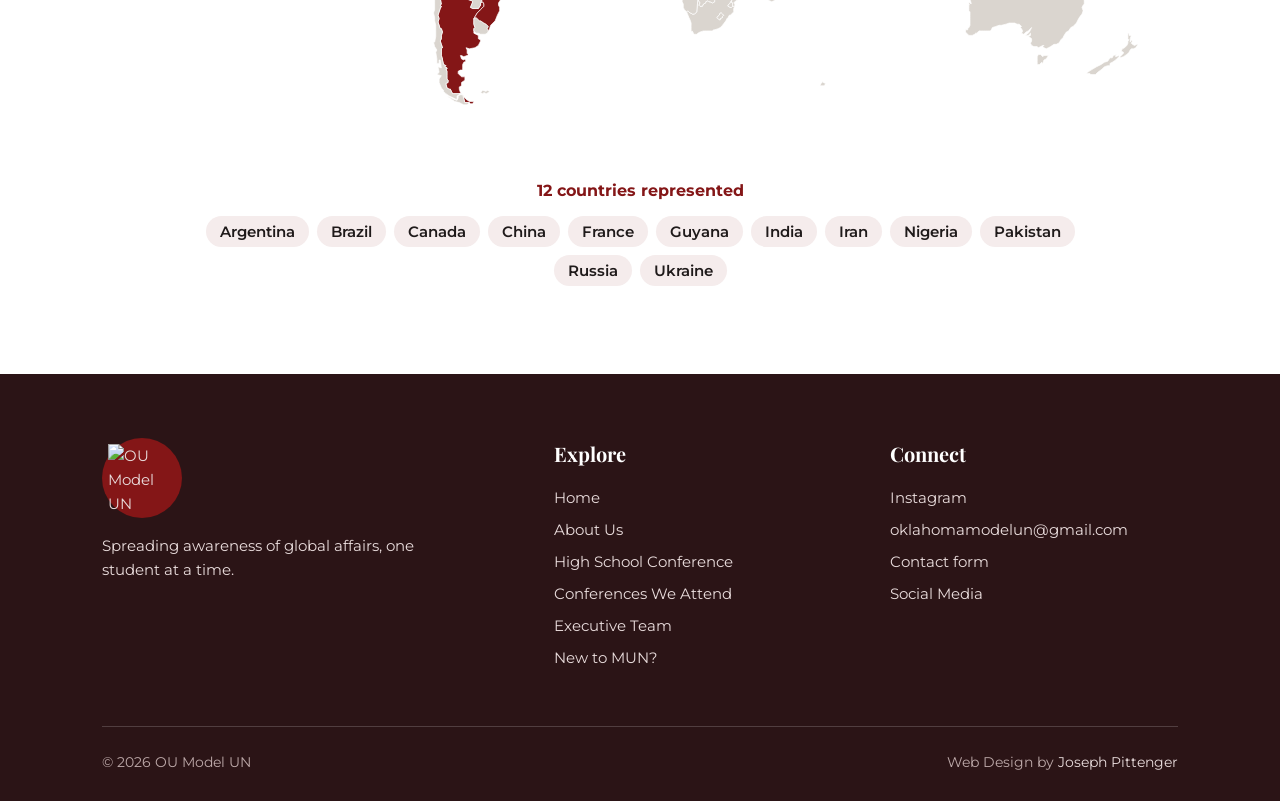
==== commit 19001805: "add conferences attend to the index" ====
--- a/index.html
+++ b/index.html
@@ -86,6 +86,28 @@
       </div>
   </section>
 
+   <section class="conferences">
+    <h2>Conferences We Attend</h2>
+    <div class="conf-grid">
+      <article class="conf-card card-clickable">
+        <img src="images/ORUConference-1.png" alt="High School Conference">
+        <div class="conf-body">
+          <h3><a href="variable/conferences-we-attend.html">ORU Conference</a></h3>
+          <p>Tulsa, OK</p>
+          <p>Novemeber 14th, 2026.</p>
+        </div>
+      </article>
+      <article class="conf-card card-clickable">
+        <img src="images/MidwestMUN-1.png" alt="Midwest Model UN Conference">
+        <div class="conf-body">
+          <h3><a href="variable/conferences-we-attend.html">Midwest Model UN Conference</a></h3>
+          <p>St. Louis, MO</p>
+          <p>TBD</p>
+        </div>
+      </article>
+      </div>
+  </section>
+
   <section class="map-section">
     <h2>Countries We've Represented</h2>
     <p class="lead">Hover over or tap a country to see its name. Shaded countries are ones our delegates have represented in committee.</p>
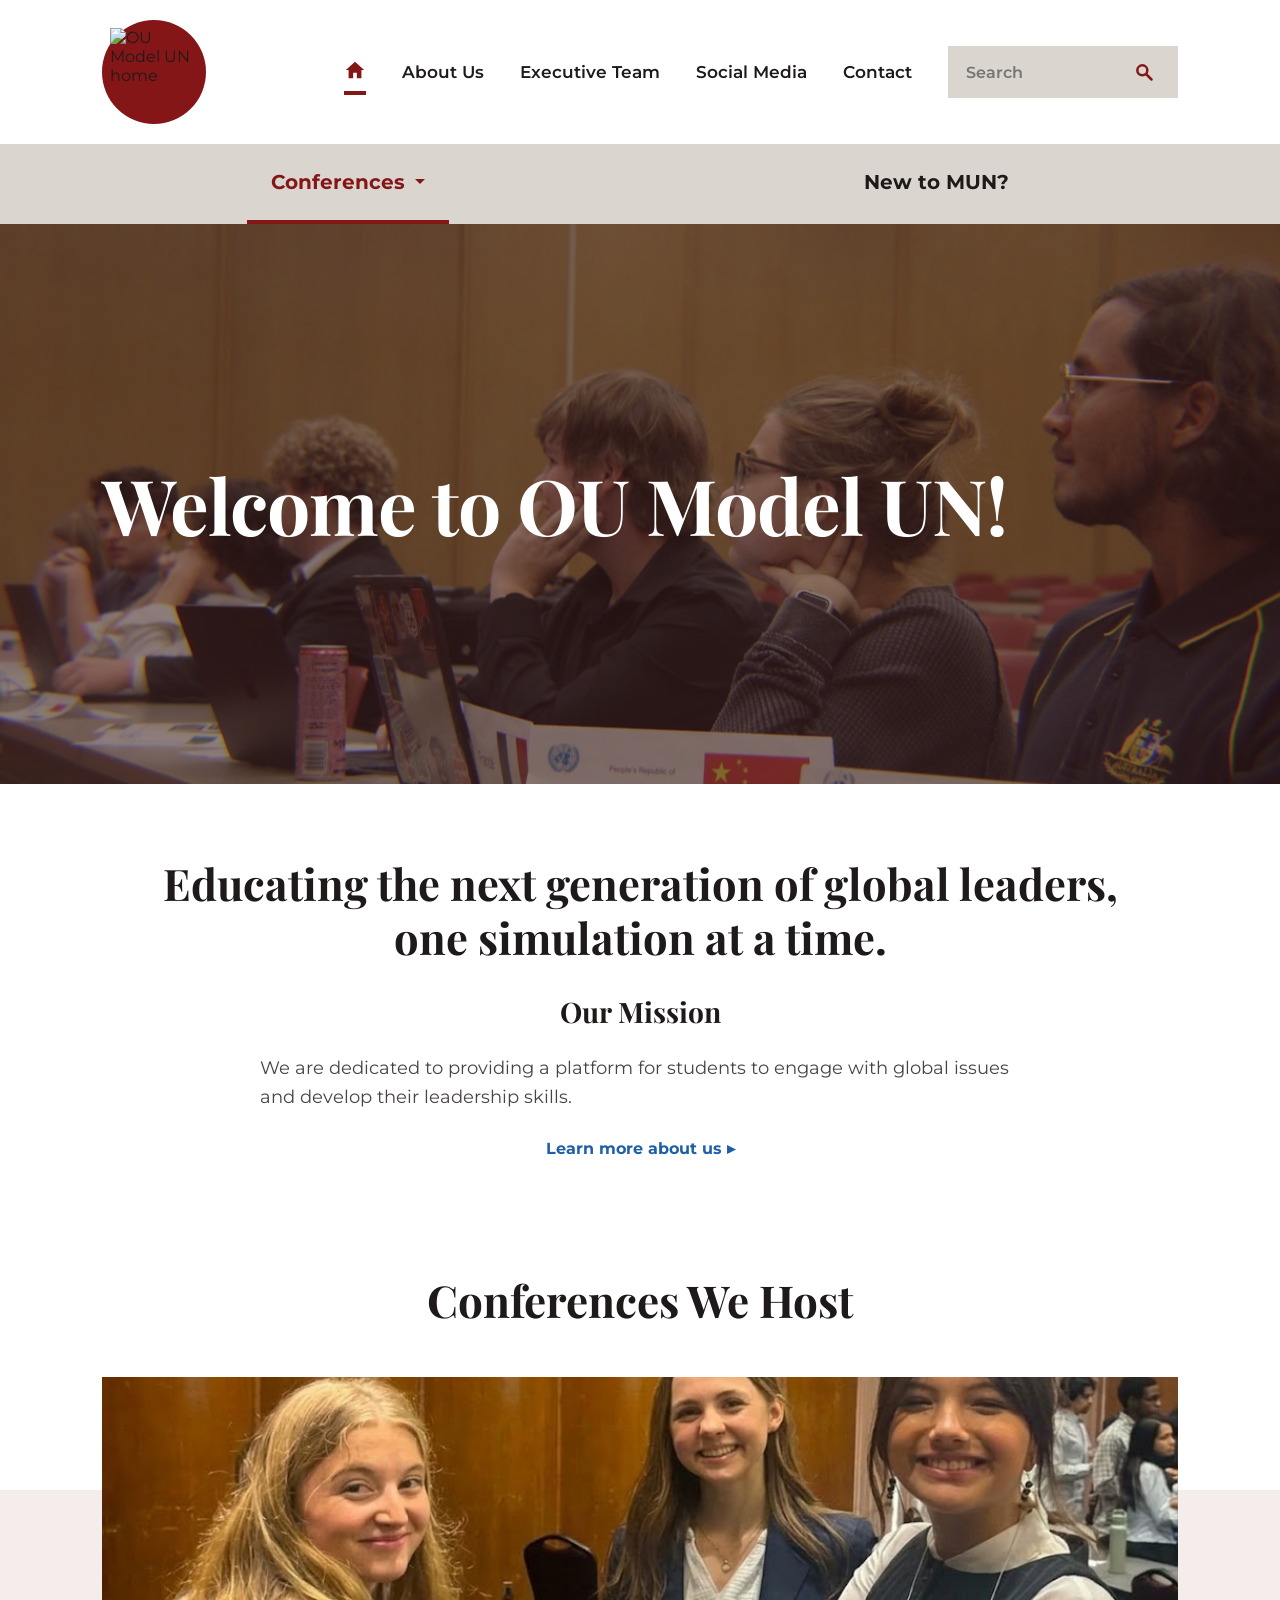
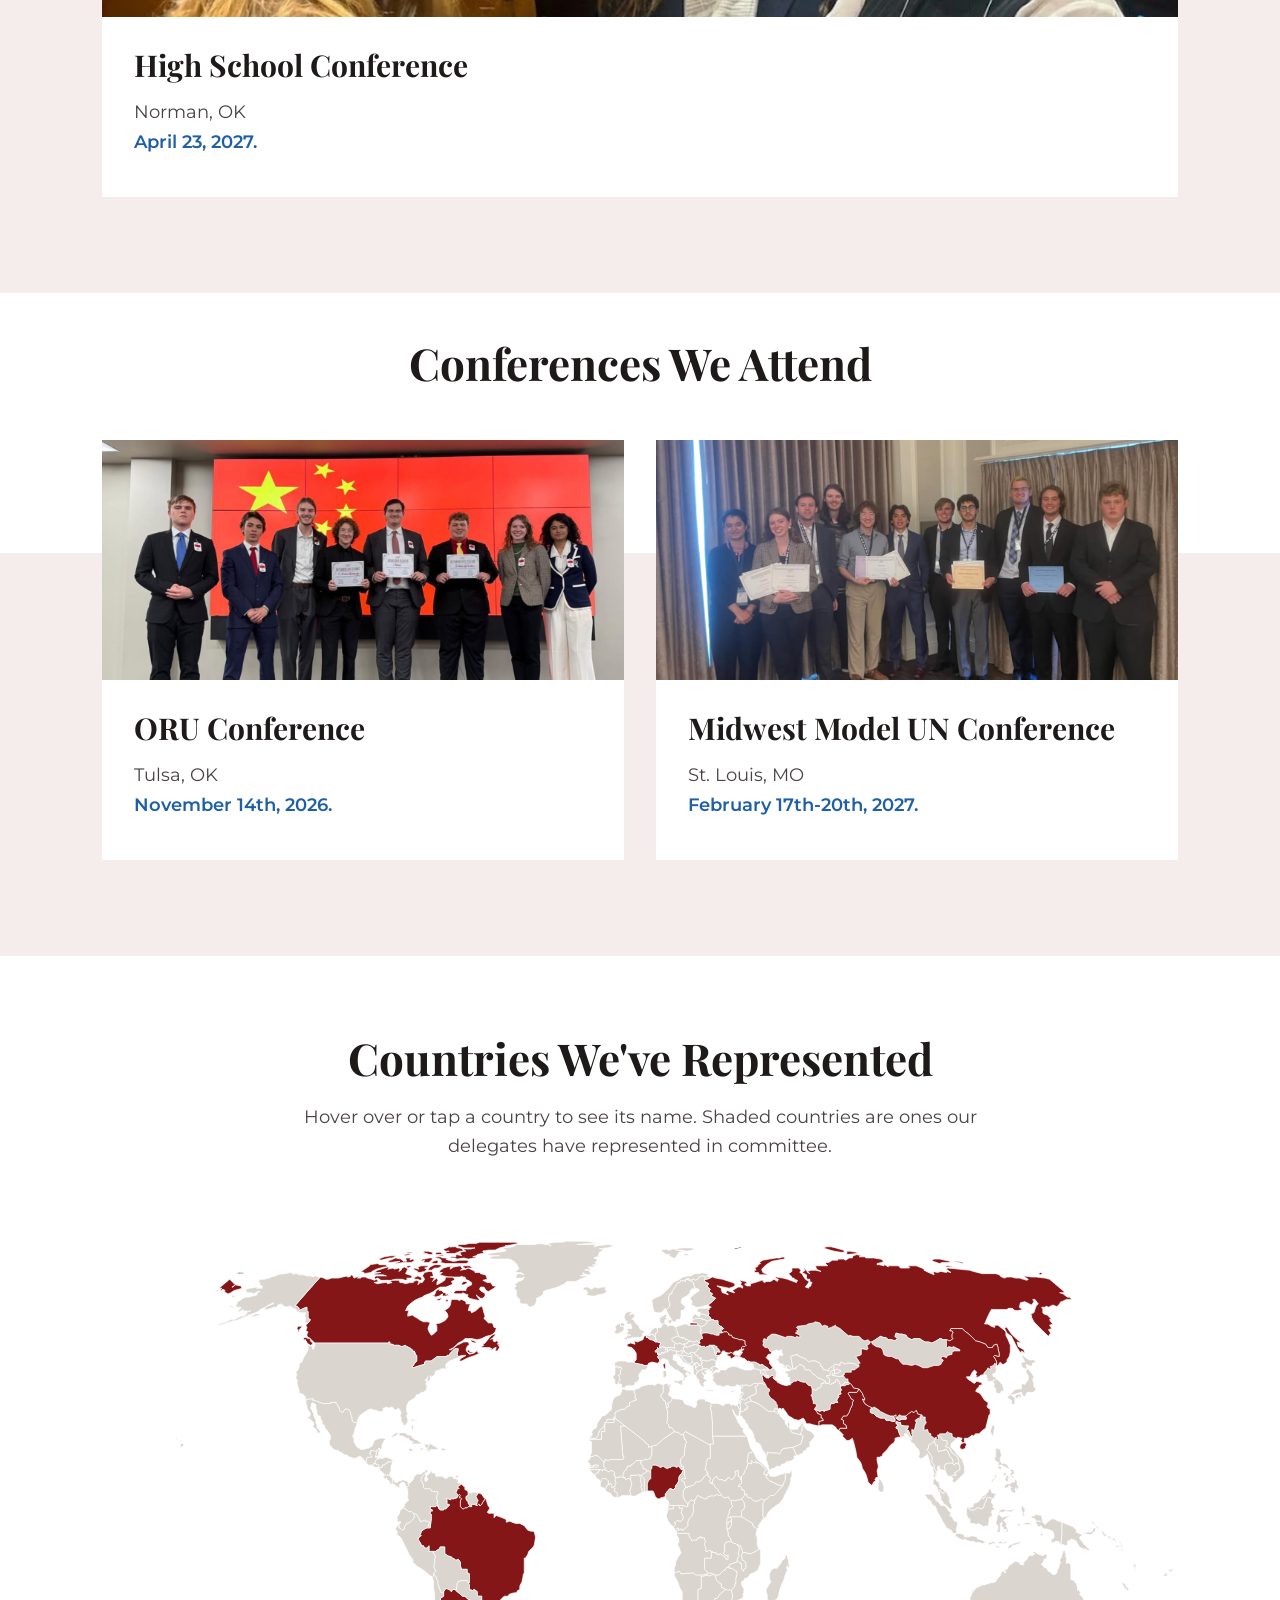
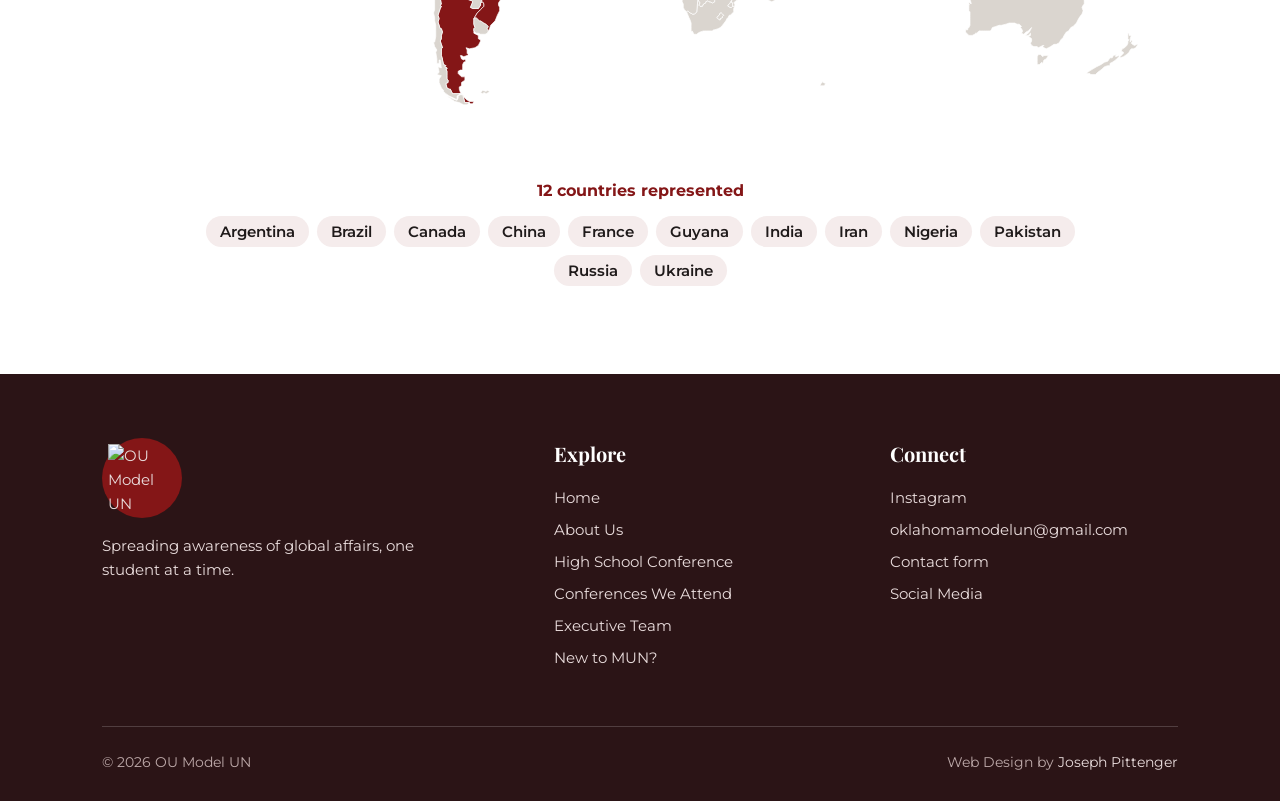
==== commit 2c645c0d: "add some dates and info" ====
--- a/index.html
+++ b/index.html
@@ -94,7 +94,7 @@
         <div class="conf-body">
           <h3><a href="variable/conferences-we-attend.html">ORU Conference</a></h3>
           <p>Tulsa, OK</p>
-          <p>Novemeber 14th, 2026.</p>
+          <p>November 14th, 2026.</p>
         </div>
       </article>
       <article class="conf-card card-clickable">
@@ -102,7 +102,7 @@
         <div class="conf-body">
           <h3><a href="variable/conferences-we-attend.html">Midwest Model UN Conference</a></h3>
           <p>St. Louis, MO</p>
-          <p>TBD</p>
+          <p>February 17th-20th, 2027.</p>
         </div>
       </article>
       </div>
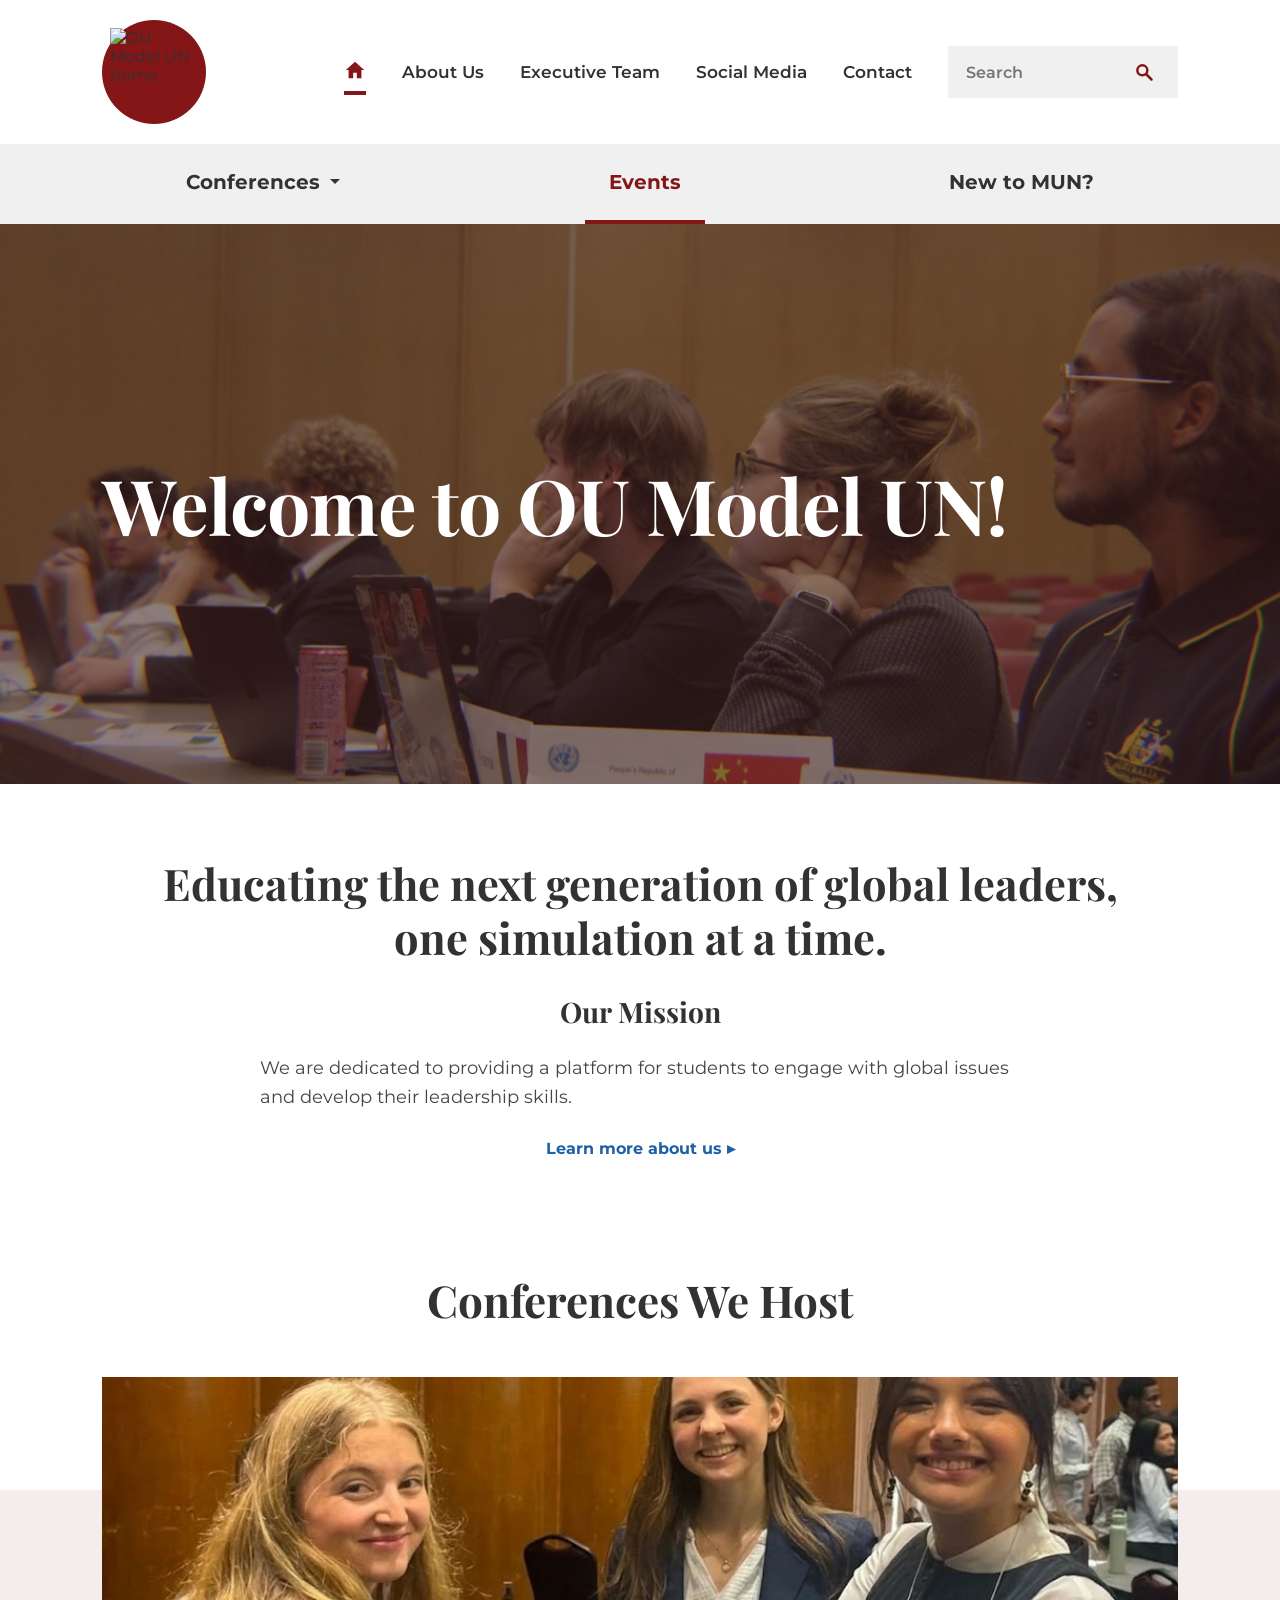
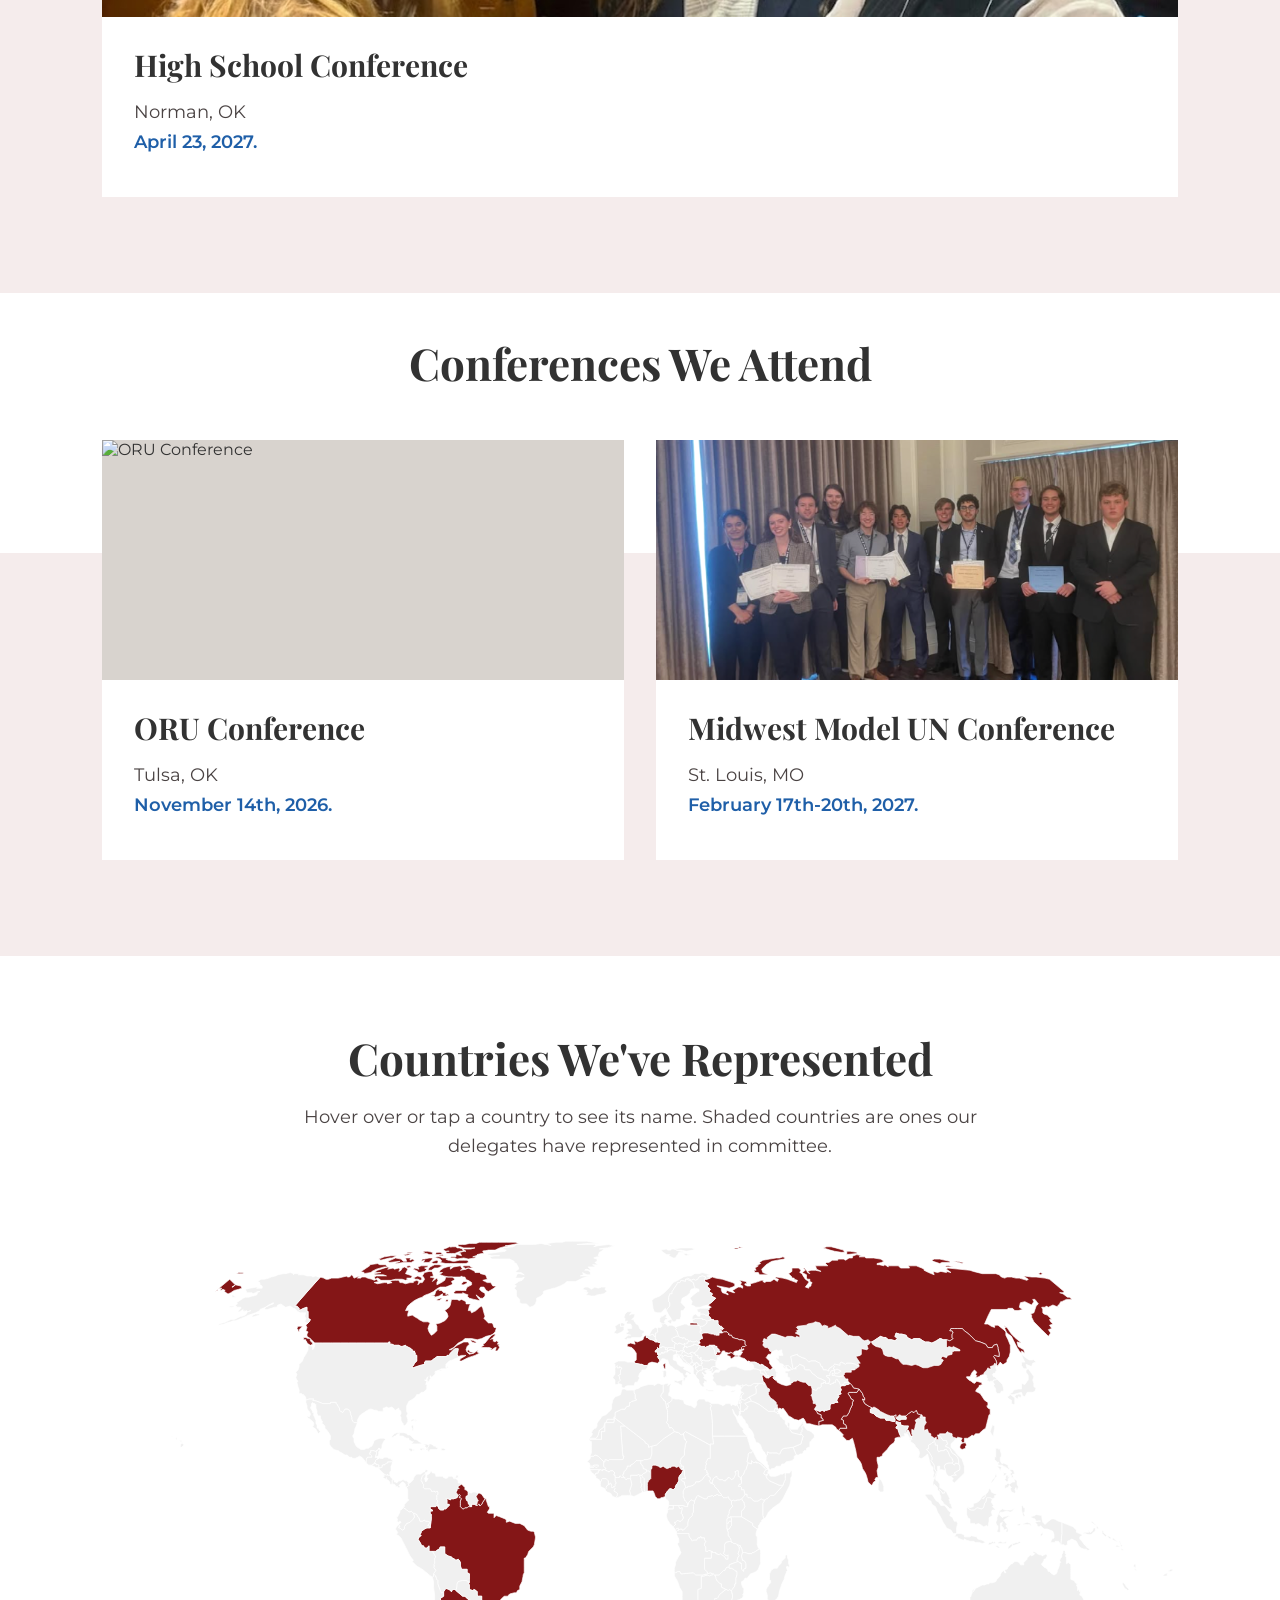
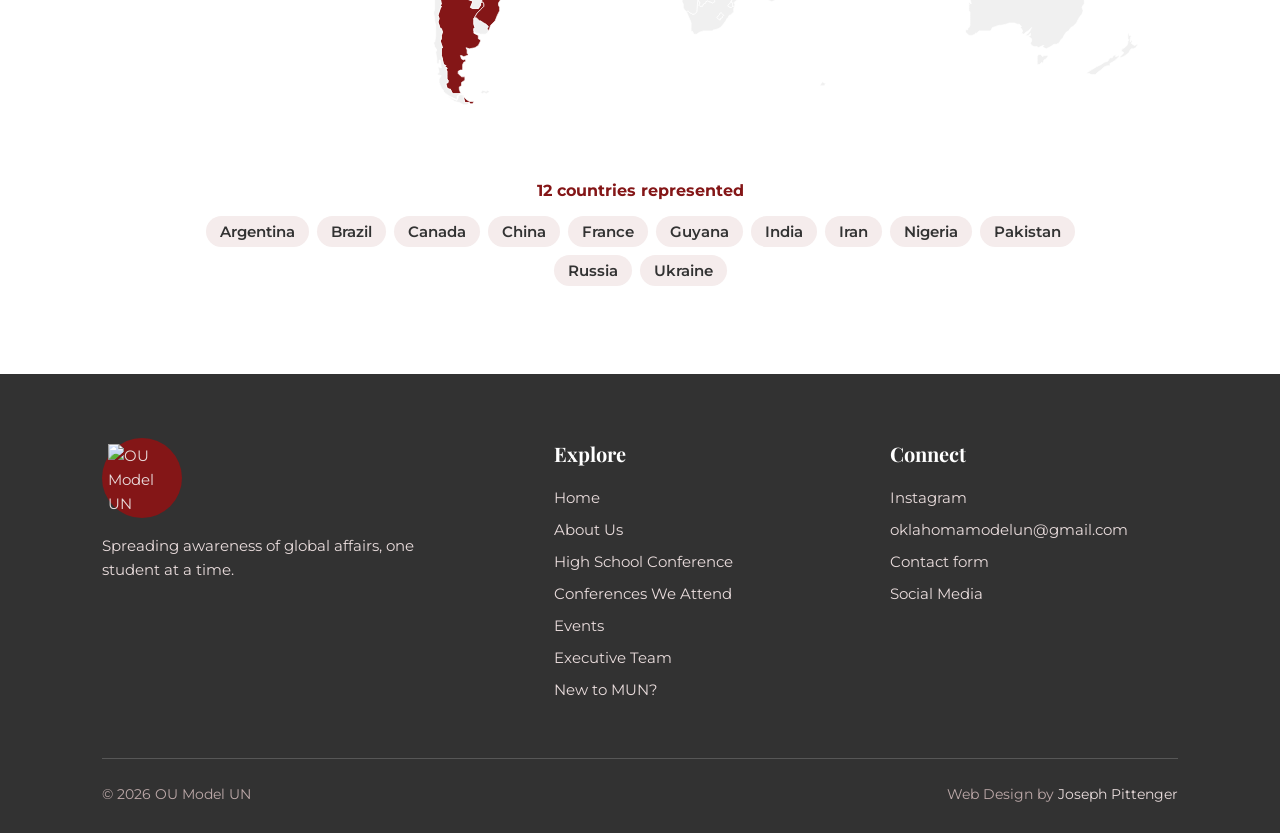
==== commit 1cdaa12f: "added lots of images and a new page!" ====
--- a/index.html
+++ b/index.html
@@ -48,7 +48,7 @@
 
 <nav class="sub-nav" aria-label="Sections">
   <div class="nav-dropdown">
-    <button class="dropdown-toggle active" type="button" aria-expanded="false" aria-controls="conf-menu">Conferences <span class="caret" aria-hidden="true"></span></button>
+    <button class="dropdown-toggle" type="button" aria-expanded="false" aria-controls="conf-menu">Conferences <span class="caret" aria-hidden="true"></span></button>
     <ul class="dropdown-menu" id="conf-menu">
       <li class="dropdown-label">Hosted</li>
       <li><a href="variable/high-school-conference.html">High School Conference</a></li>
@@ -56,6 +56,7 @@
       <li><a href="variable/conferences-we-attend.html">Conferences We Attend</a></li>
     </ul>
   </div>
+  <a href="variable/events.html" class="active">Events</a>
   <a href="static/new-to-mun.html">New to MUN?</a>
 </nav>
 
@@ -90,7 +91,7 @@
     <h2>Conferences We Attend</h2>
     <div class="conf-grid">
       <article class="conf-card card-clickable">
-        <img src="images/ORUConference-1.png" alt="High School Conference">
+        <img src="images/ORUConference-1.jpeg" alt="ORU Conference">
         <div class="conf-body">
           <h3><a href="variable/conferences-we-attend.html">ORU Conference</a></h3>
           <p>Tulsa, OK</p>
@@ -133,6 +134,7 @@
         <li><a href="static/about.html">About Us</a></li>
         <li><a href="variable/high-school-conference.html">High School Conference</a></li>
         <li><a href="variable/conferences-we-attend.html">Conferences We Attend</a></li>
+        <li><a href="variable/events.html">Events</a></li>
         <li><a href="variable/officers.html">Executive Team</a></li>
         <li><a href="static/new-to-mun.html">New to MUN?</a></li>
       </ul>
--- a/styles.css
+++ b/styles.css
@@ -1,18 +1,19 @@
 :root {
   --crimson: #841617;
-  --ink: #1f1a1a;
-  --gray: #dad5cf;
+  --dark-crimson: #4e0002;
+  --gray: #f0f0f0;
+  --dark-gray: #323232;
   --tint: #f5ecec;
   --blue: #1f5fa8;
-  --blue-light: #4b92db;
+  --blue-light: #bcdceb;
   --pagefind-ui-primary: #841617;
   --pagefind-ui-text: #1f1a1a;
   --pagefind-ui-font: "Montserrat", Arial, sans-serif;
   --font-display: "Playfair Display", Georgia, serif;
 }
 * { box-sizing: border-box; }
-body { margin: 0; font-family: "Montserrat", Arial, sans-serif; color: var(--ink); background: #fff; }
-a { color: var(--ink); text-decoration: none; }
+body { margin: 0; font-family: "Montserrat", Arial, sans-serif; color: var(--dark-gray); background: #fff; }
+a { color: var(--dark-gray); text-decoration: none; }
 a:hover { color: var(--crimson); }
 .sr-only { position: absolute; left: -9999px; }
 
@@ -128,7 +129,7 @@
 }
 
 /* Footer */
-.site-footer { margin-top: 0; padding: 64px 8% 28px; background: #2b1416; color: #e9dcdc; font-size: 15px; line-height: 1.6; }
+.site-footer { margin-top: 0; padding: 64px 8% 28px; background: var(--dark-gray); color: #e9dcdc; font-size: 15px; line-height: 1.6; }
 .site-footer a { color: #e9dcdc; }
 .site-footer a:hover { color: var(--blue-light); }
 .footer-grid { display: grid; grid-template-columns: 1.4fr 1fr 1fr; gap: 48px; max-width: 1100px; margin: 0 auto; }
@@ -161,7 +162,7 @@
 @media (prefers-reduced-motion: reduce) { .js .card-clickable.visible:hover, .js .card-clickable.visible:focus-within { transform: none; } }
 
 /* Clickable conference cards (home page): keep the title dark, turn crimson on hover */
-.conf-card.card-clickable a { color: var(--ink); font-weight: inherit; }
+.conf-card.card-clickable a { color: var(--dark-gray); font-weight: inherit; }
 .conf-card.card-clickable:hover a, .conf-card.card-clickable:focus-within a { color: var(--crimson); }
 
 /* Card icons (social page) */
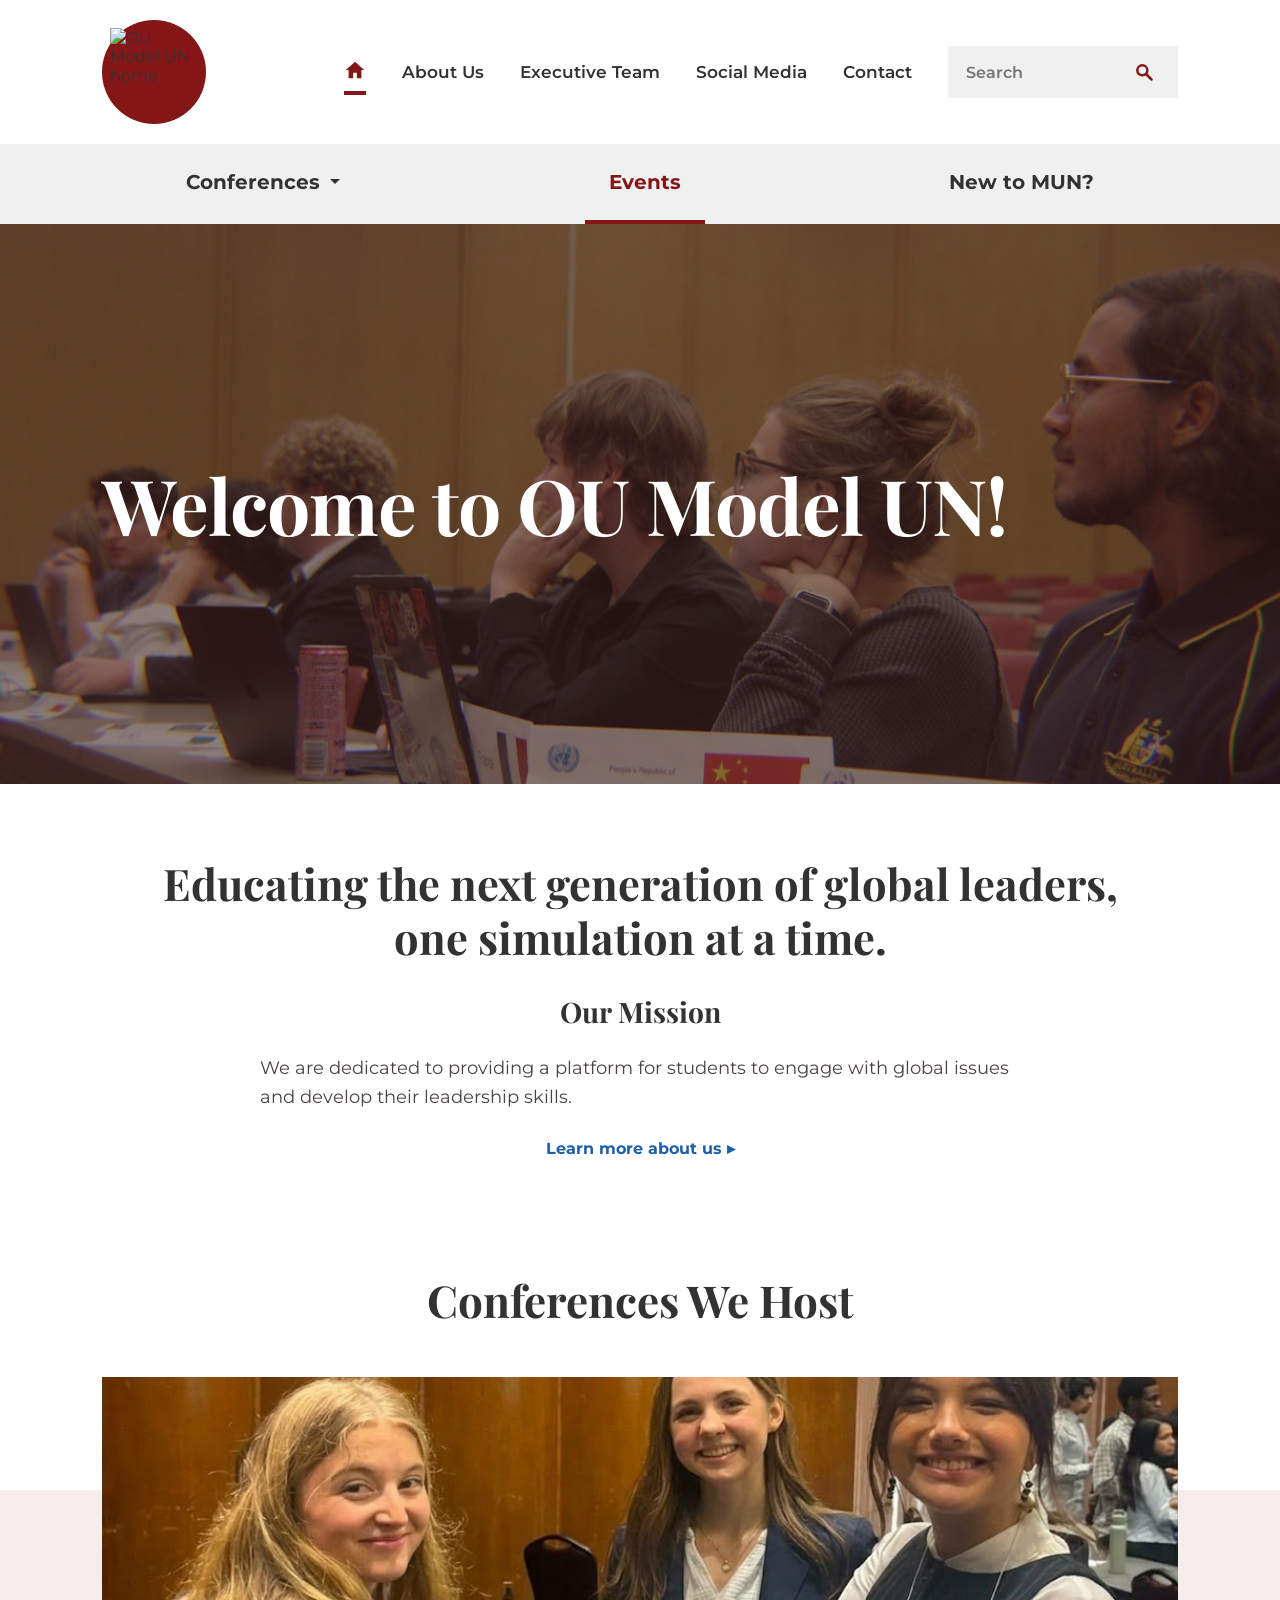
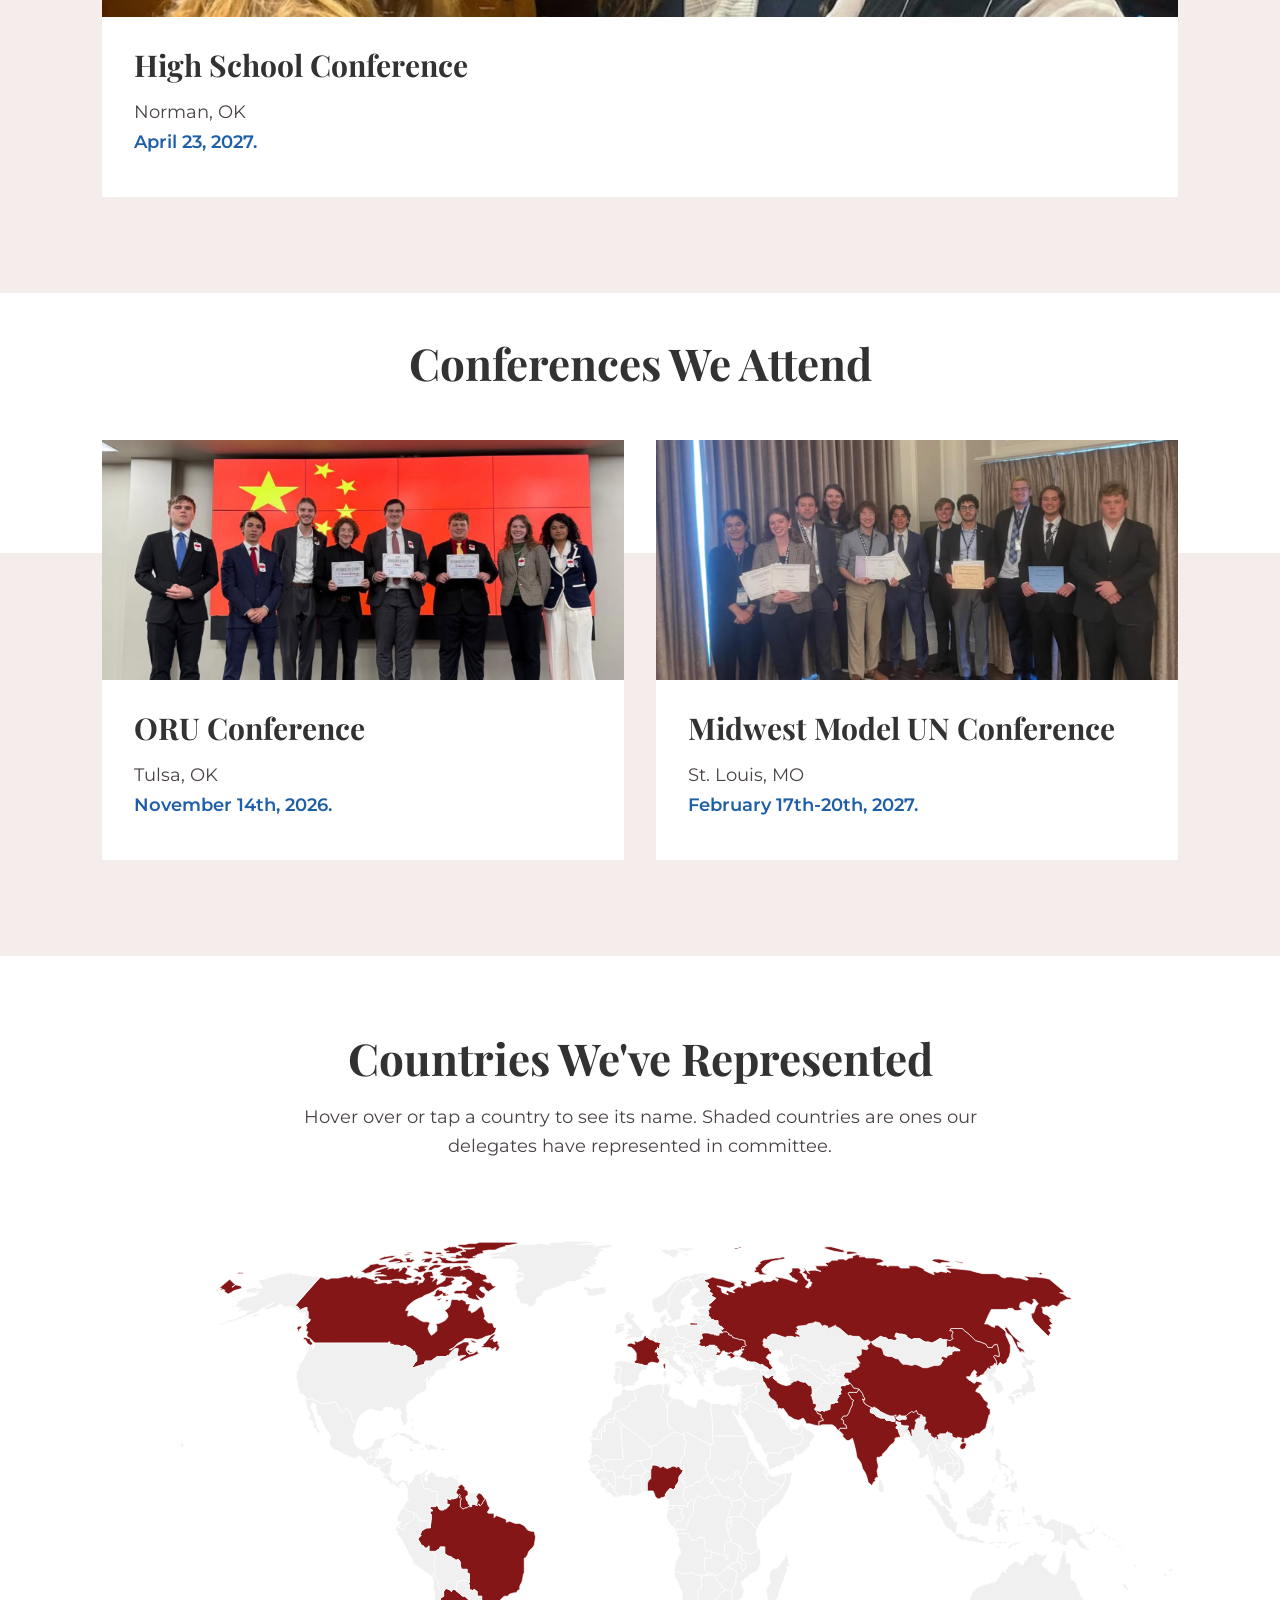
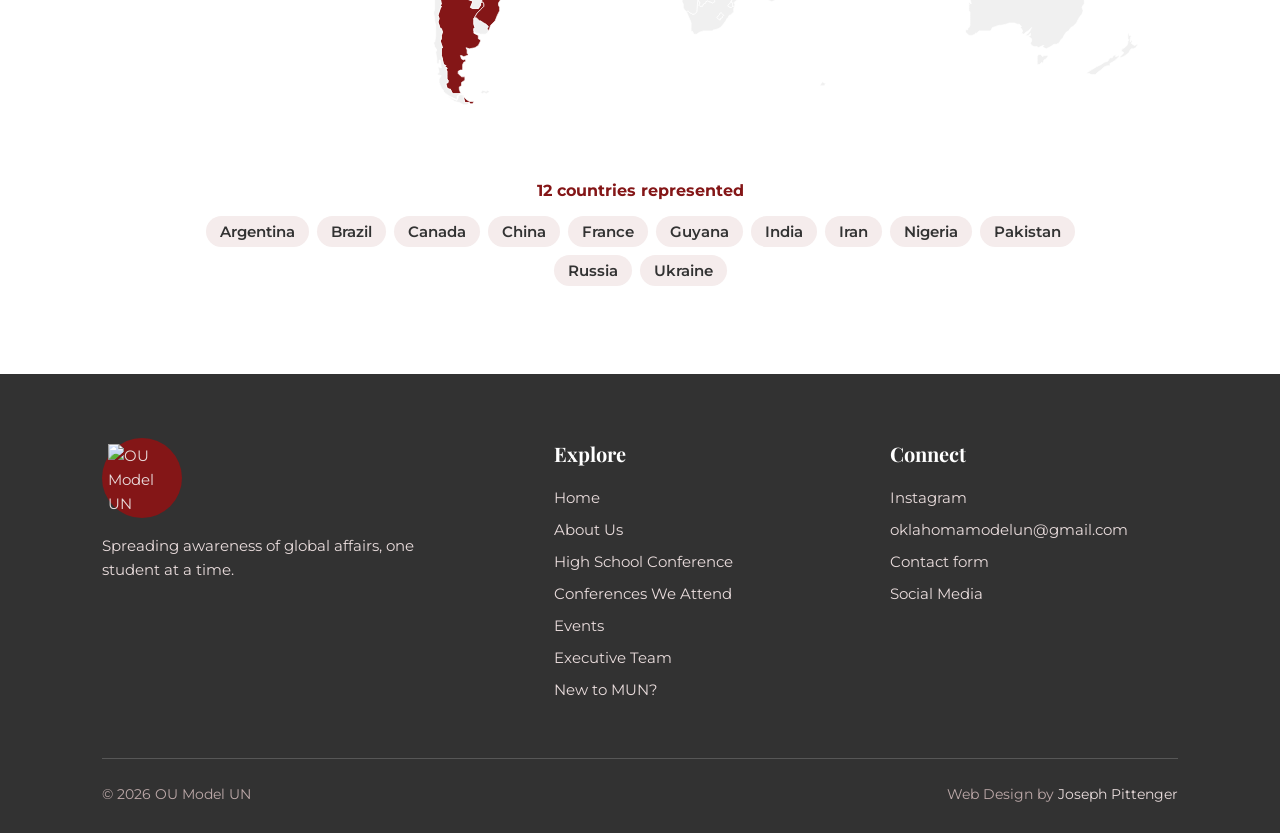
==== commit eb54f76d: "unintelligent moment and forgot to capitalize" ====
--- a/index.html
+++ b/index.html
@@ -91,7 +91,7 @@
     <h2>Conferences We Attend</h2>
     <div class="conf-grid">
       <article class="conf-card card-clickable">
-        <img src="images/ORUConference-1.jpeg" alt="ORU Conference">
+        <img src="images/ORUConference-1.png" alt="ORU Conference">
         <div class="conf-body">
           <h3><a href="variable/conferences-we-attend.html">ORU Conference</a></h3>
           <p>Tulsa, OK</p>
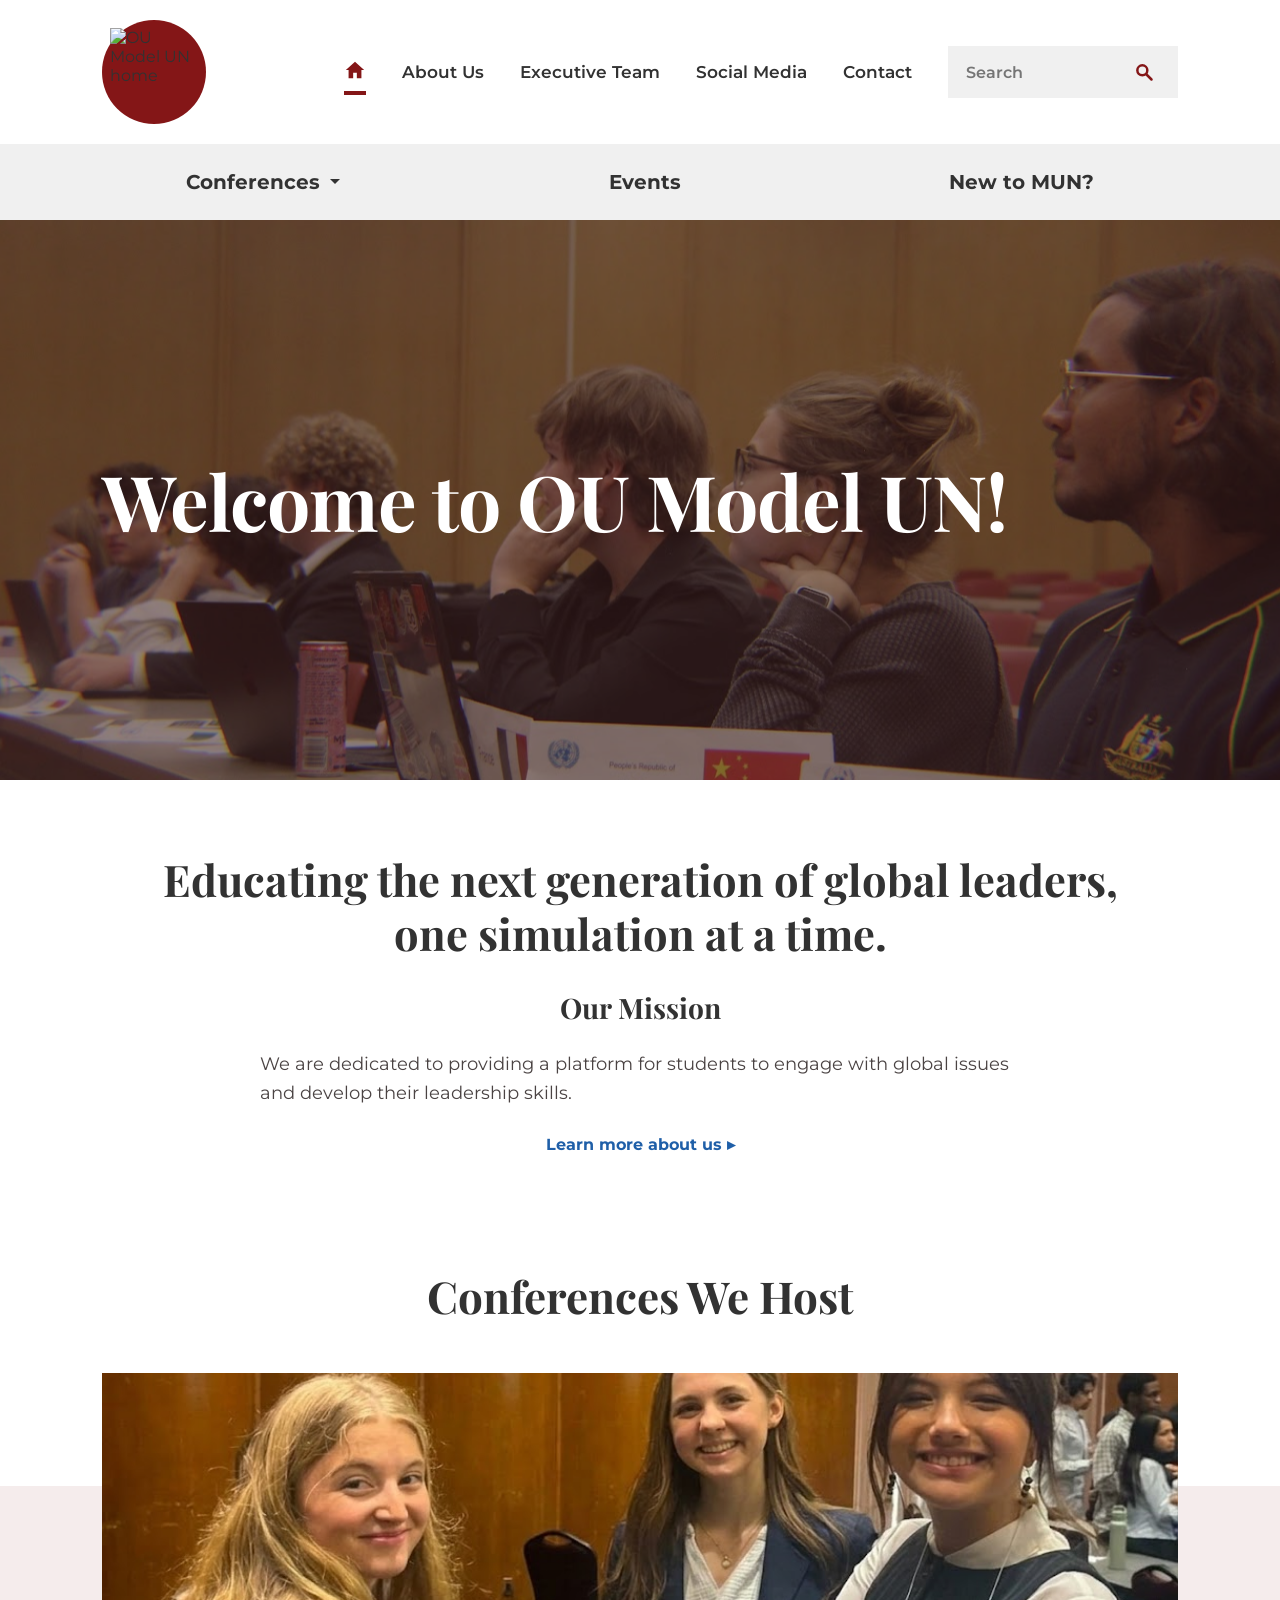
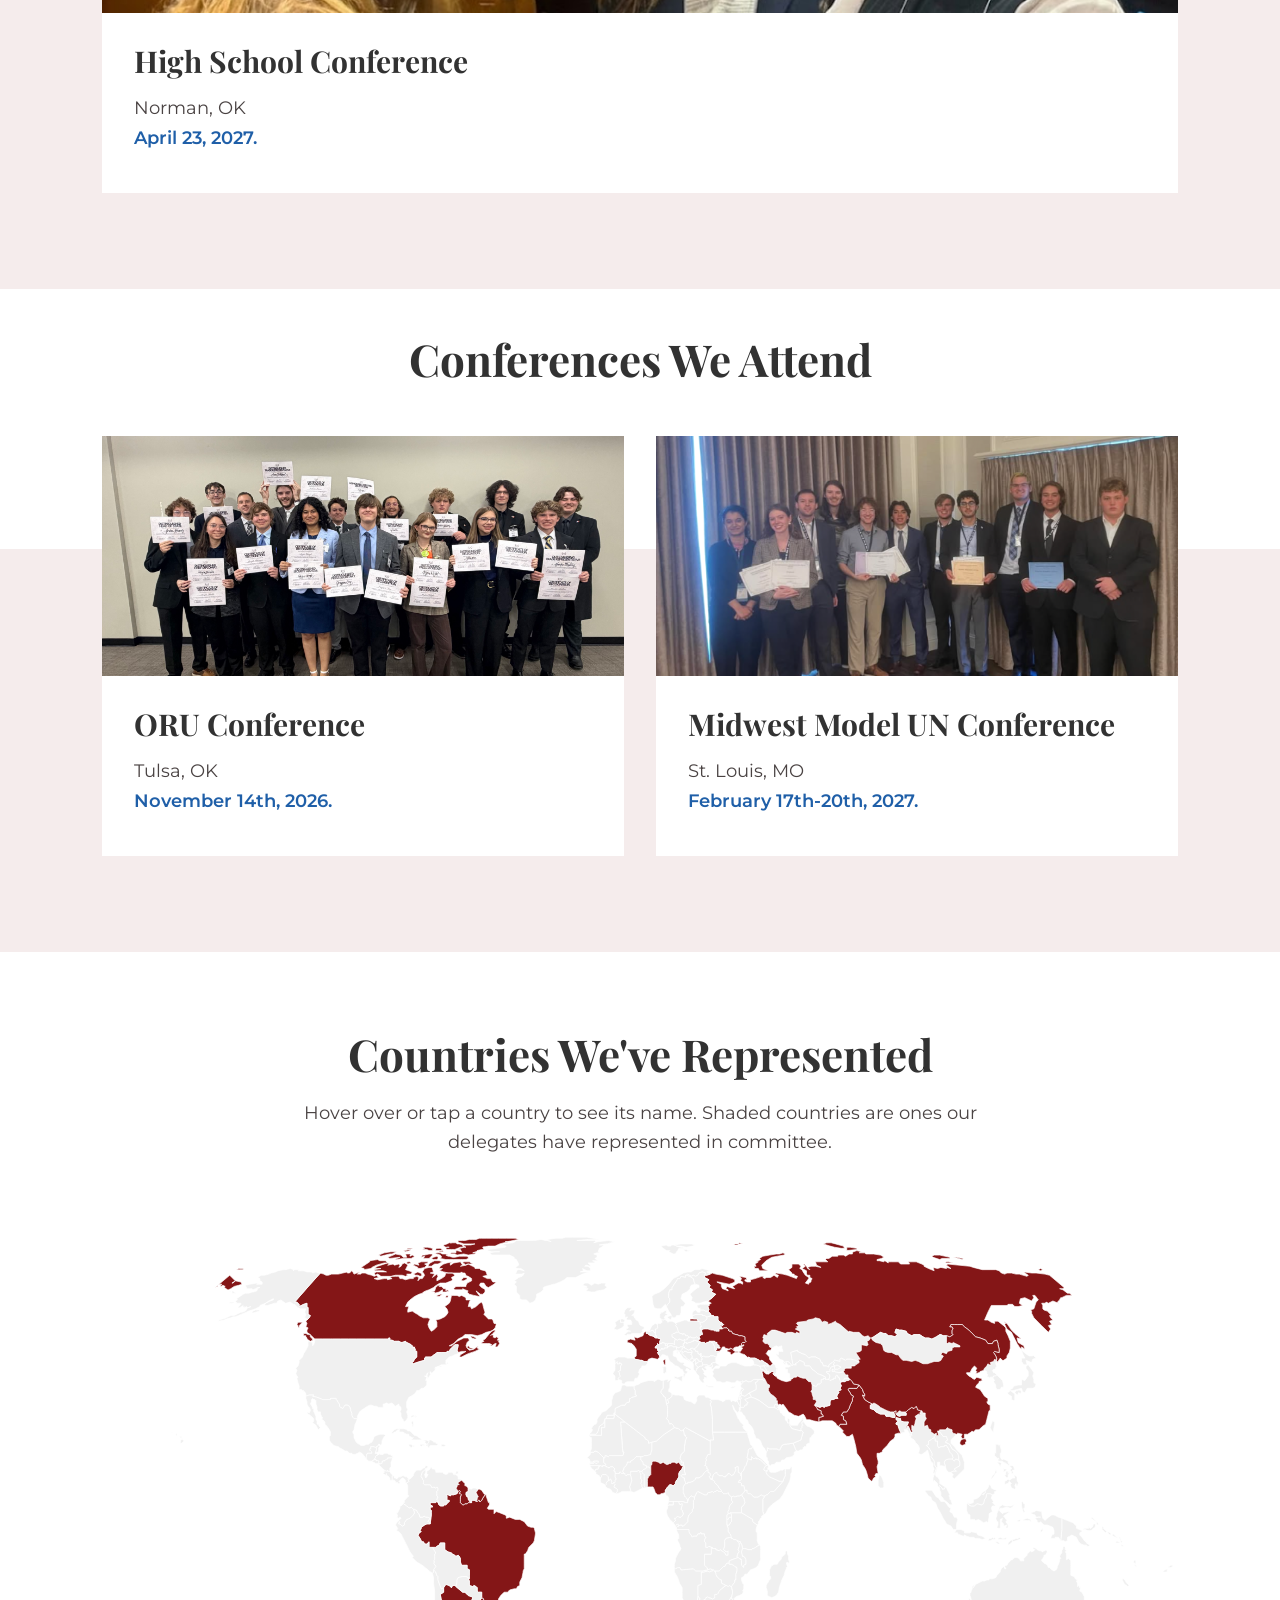
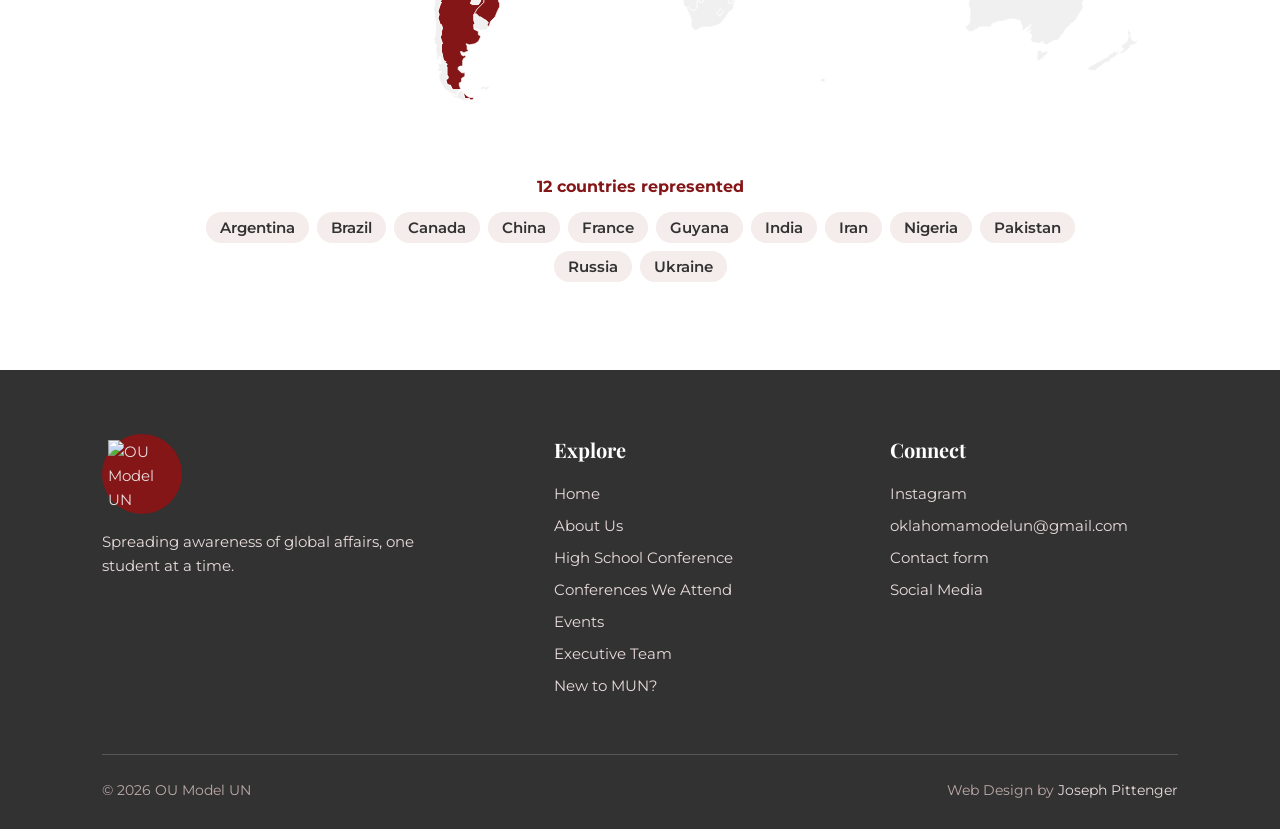
==== commit a7163c5a: "fixed a bug" ====
--- a/index.html
+++ b/index.html
@@ -56,7 +56,7 @@
       <li><a href="variable/conferences-we-attend.html">Conferences We Attend</a></li>
     </ul>
   </div>
-  <a href="variable/events.html" class="active">Events</a>
+  <a href="variable/events.html">Events</a>
   <a href="static/new-to-mun.html">New to MUN?</a>
 </nav>
 
@@ -91,7 +91,7 @@
     <h2>Conferences We Attend</h2>
     <div class="conf-grid">
       <article class="conf-card card-clickable">
-        <img src="images/ORUConference-1.png" alt="ORU Conference">
+        <img src="images/ORUConference-1.jpeg" alt="ORU Conference">
         <div class="conf-body">
           <h3><a href="variable/conferences-we-attend.html">ORU Conference</a></h3>
           <p>Tulsa, OK</p>
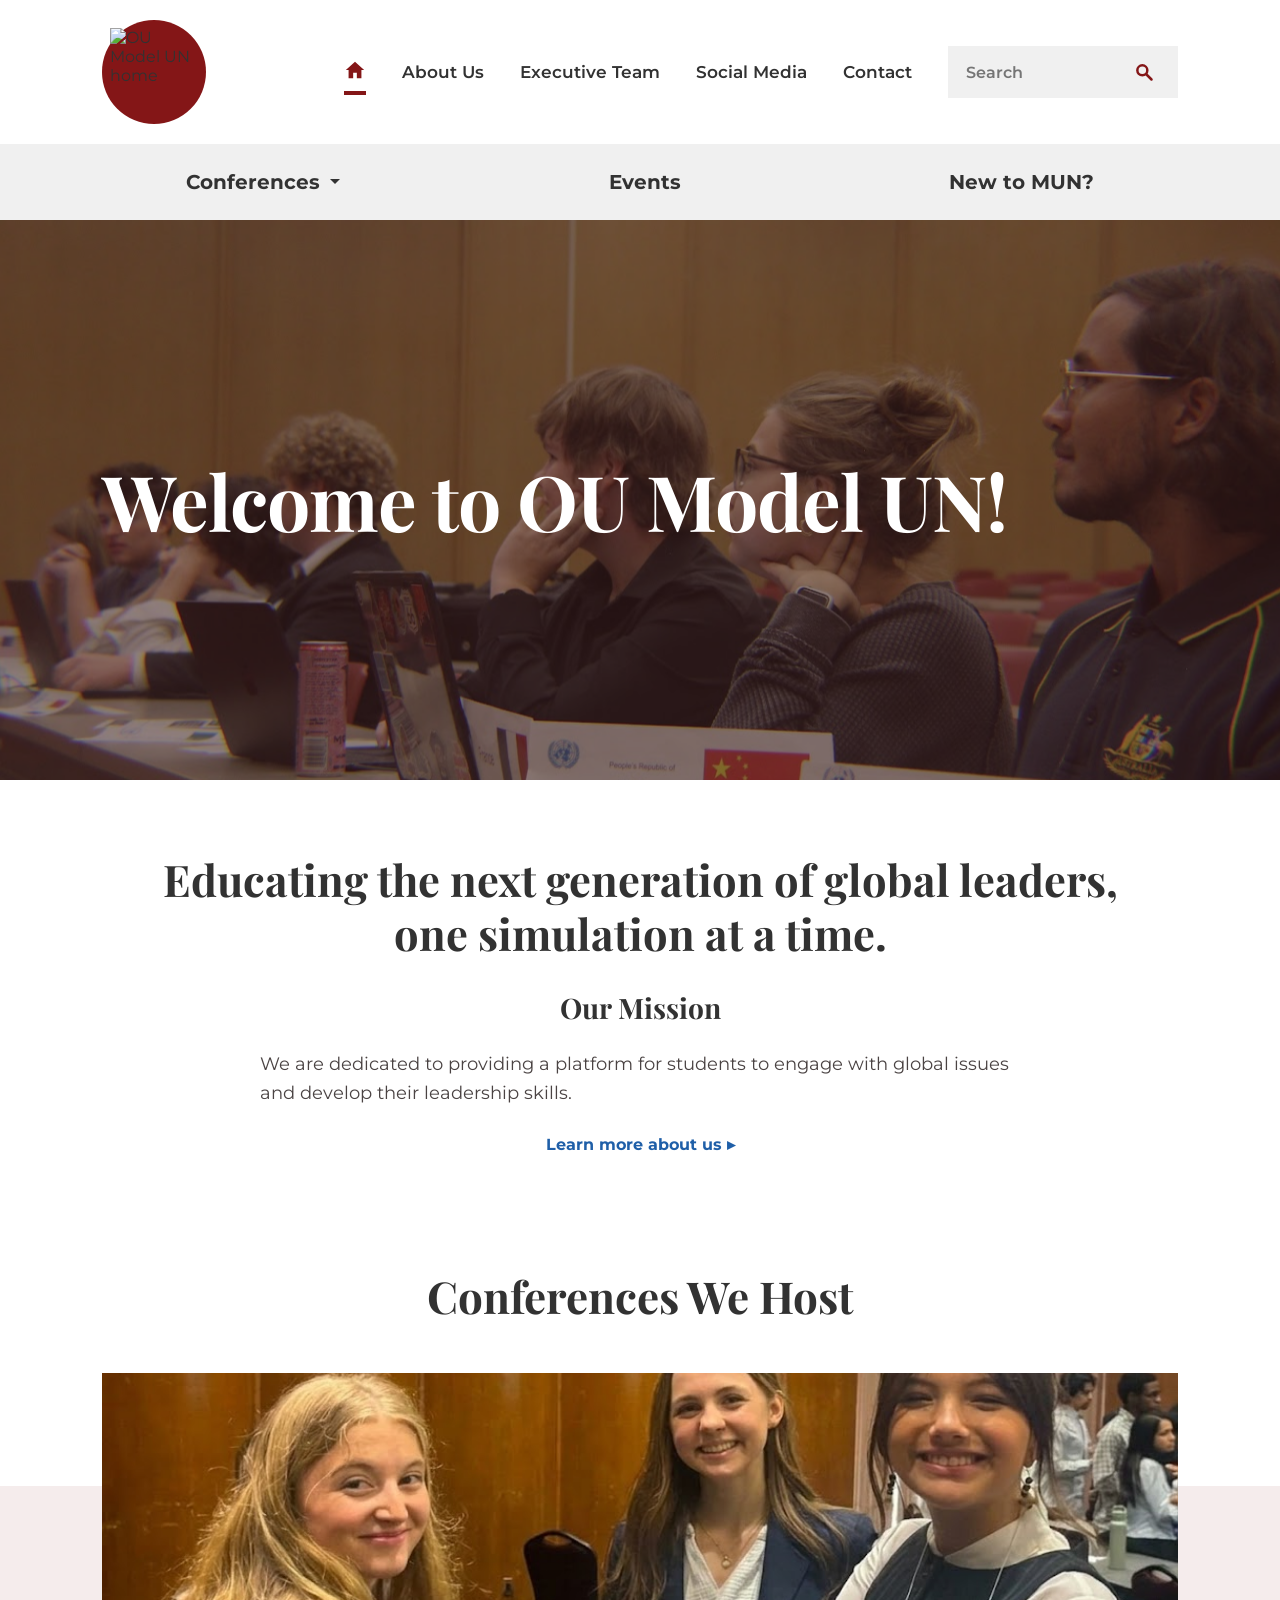
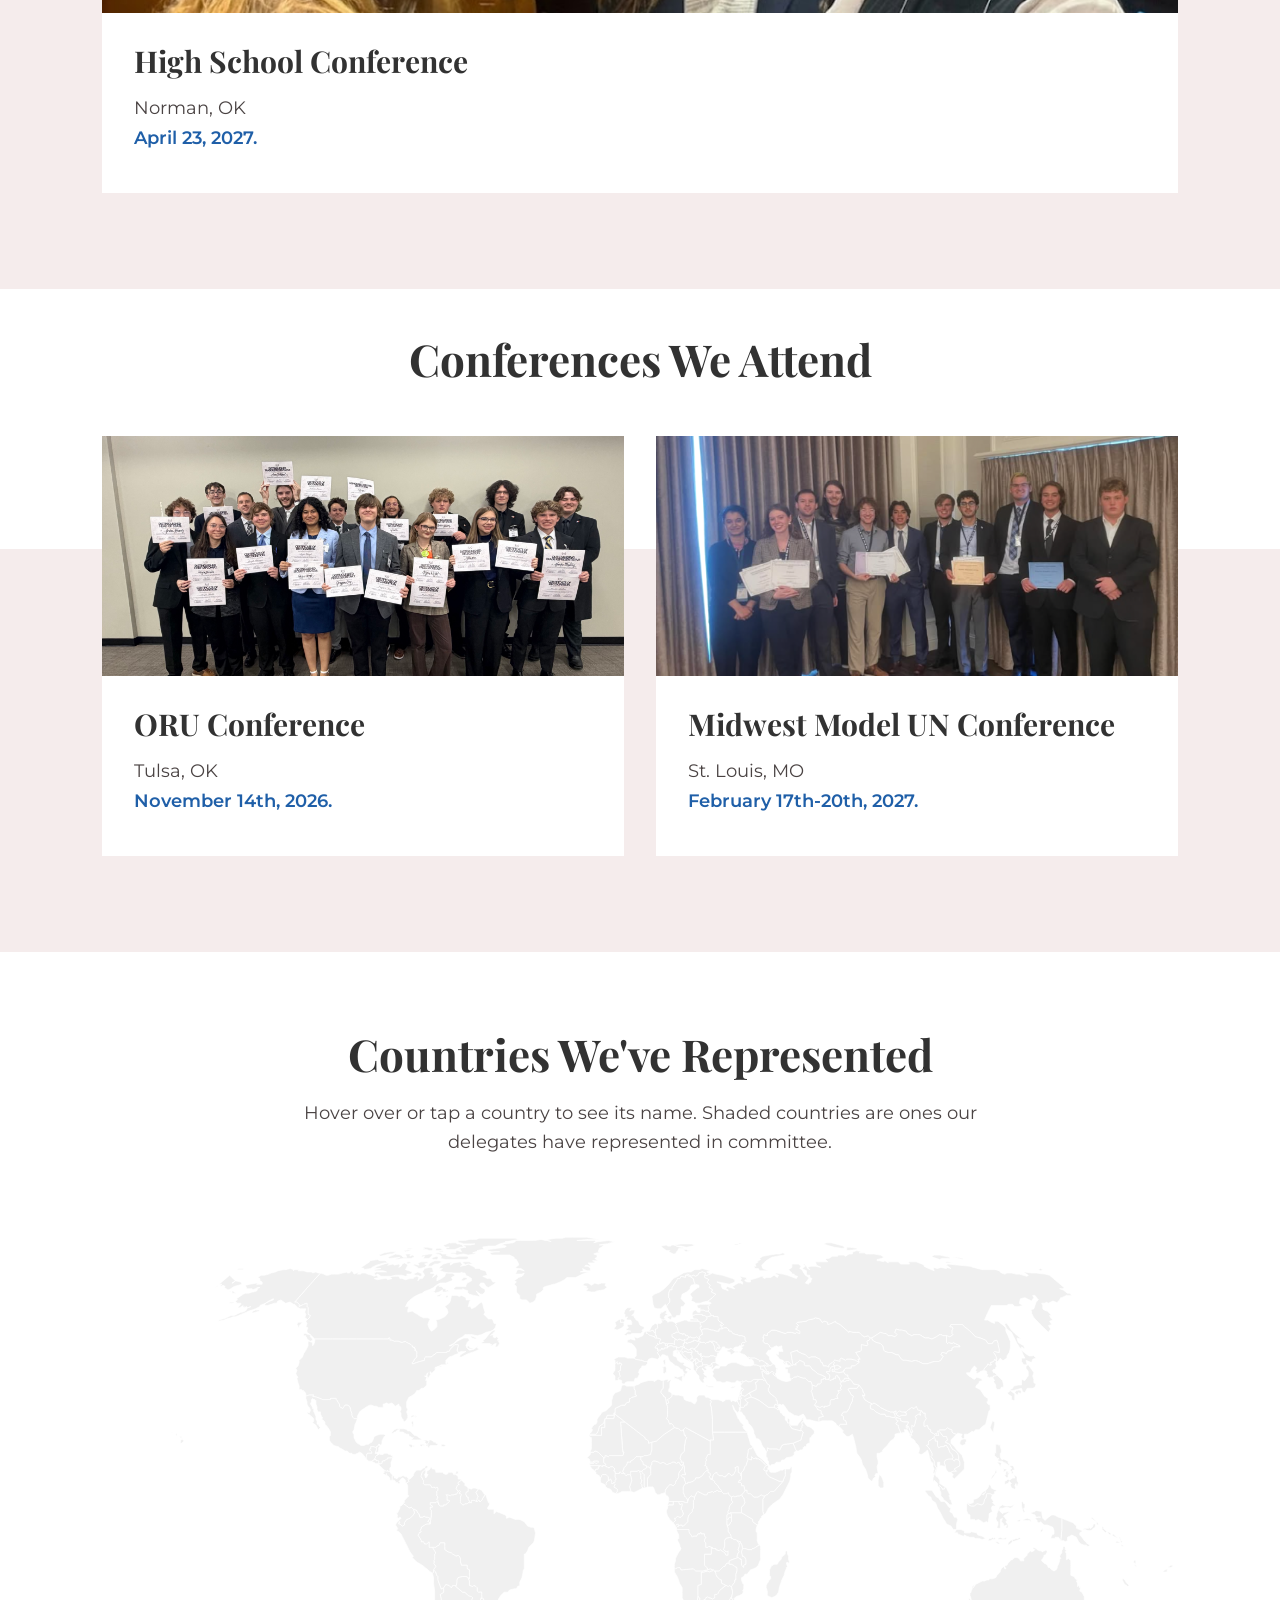
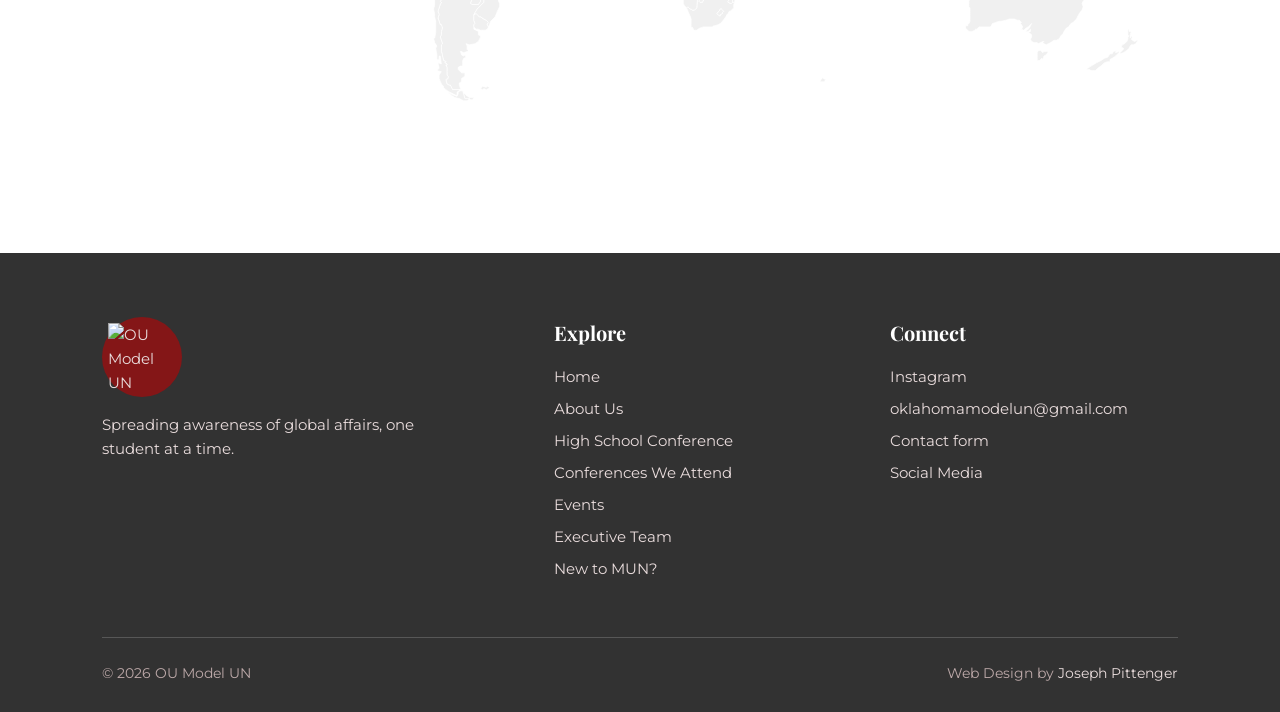
==== commit ffbd4c2a: "i forgot index build" ====
--- a/index.html
+++ b/index.html
@@ -117,7 +117,10 @@
       <div class="map-tip" aria-hidden="true"></div>
     </div>
     <p class="map-count"></p>
-    <ul class="country-list"></ul>
+    <ul class="country-list">
+  <!-- BUILD:countries -->
+  <!-- /BUILD:countries -->
+</ul>
   </section>
 </main>
 
--- a/styles.css
+++ b/styles.css
@@ -244,15 +244,22 @@
 .officer-photo { position: relative; aspect-ratio: 1 / 1; overflow: hidden; background: #d8d3ce; }
 .officer-photo img { display: block; width: 100%; height: 100%; object-fit: cover; }
 .officer .bio {
-  position: absolute; inset: 0; display: flex; align-items: center; margin: 0; padding: 24px;
+  position: absolute; inset: 0; display: flex; flex-direction: column; margin: 0; padding: 24px;
+  overflow-y: auto; overscroll-behavior: contain; pointer-events: none;
+  scrollbar-width: thin; scrollbar-color: rgba(255, 255, 255, 0.65) transparent;
   background: rgba(132, 22, 23, 0.94); color: #fff; font-size: 15px; line-height: 1.6;
   opacity: 0; transform: translateY(12px); transition: opacity 0.25s ease, transform 0.25s ease;
 }
+/* Centers a short bio, but lets a long one start at the top and scroll */
+.officer .bio::before, .officer .bio::after { content: ""; flex: 1 0 0; }
+.officer .bio::-webkit-scrollbar { width: 8px; }
+.officer .bio::-webkit-scrollbar-track { background: transparent; }
+.officer .bio::-webkit-scrollbar-thumb { border-radius: 4px; background: rgba(255, 255, 255, 0.65); }
 .officer h3 { margin: 20px 24px 4px; font-size: 22px; }
 .officer .role { margin: 0 24px 24px; font-weight: 600; color: var(--blue); }
-@media (hover: hover) { .officer:hover .bio { opacity: 1; transform: none; } }
+@media (hover: hover) { .officer:hover .bio { opacity: 1; transform: none; pointer-events: auto; } }
 .officer:focus-visible { outline: 3px solid var(--blue-light); outline-offset: 2px; }
-.officer:focus-visible .bio, .officer.open .bio { opacity: 1; transform: none; }
+.officer:focus-visible .bio, .officer.open .bio { opacity: 1; transform: none; pointer-events: auto; }
 @media (prefers-reduced-motion: reduce) { .officer .bio { transition: none; transform: none; } }
 
 /* Conference pages */
@@ -341,4 +348,10 @@
 .photo-grid { display: grid; grid-template-columns: repeat(auto-fill, minmax(220px, 1fr)); gap: 16px; }
 .photo-grid figure { margin: 0; }
 .photo-grid img { display: block; width: 100%; aspect-ratio: 4 / 3; object-fit: cover; background: #d8d3ce; }
-.photo-grid figcaption { margin-top: 6px; font-size: 14px; color: #6b6060; }+.photo-grid figcaption { margin-top: 6px; font-size: 14px; color: #6b6060; }
+
+.flickr-section { max-width: 1400px; padding-left: 4%; padding-right: 4%; text-align: center; }
+  .flickr-section .lead { margin-left: auto; margin-right: auto; }
+  .flickr-grid { grid-template-columns: 1fr; gap: 24px; max-width: 560px; margin: 0 auto 40px; }
+  .flickr-grid img { aspect-ratio: 1 / 1; border-radius: 4px; box-shadow: 0 2px 12px rgba(0, 0, 0, 0.18); }
+  @media (min-width: 700px) { .flickr-grid { grid-template-columns: repeat(3, 1fr); max-width: none; } }
